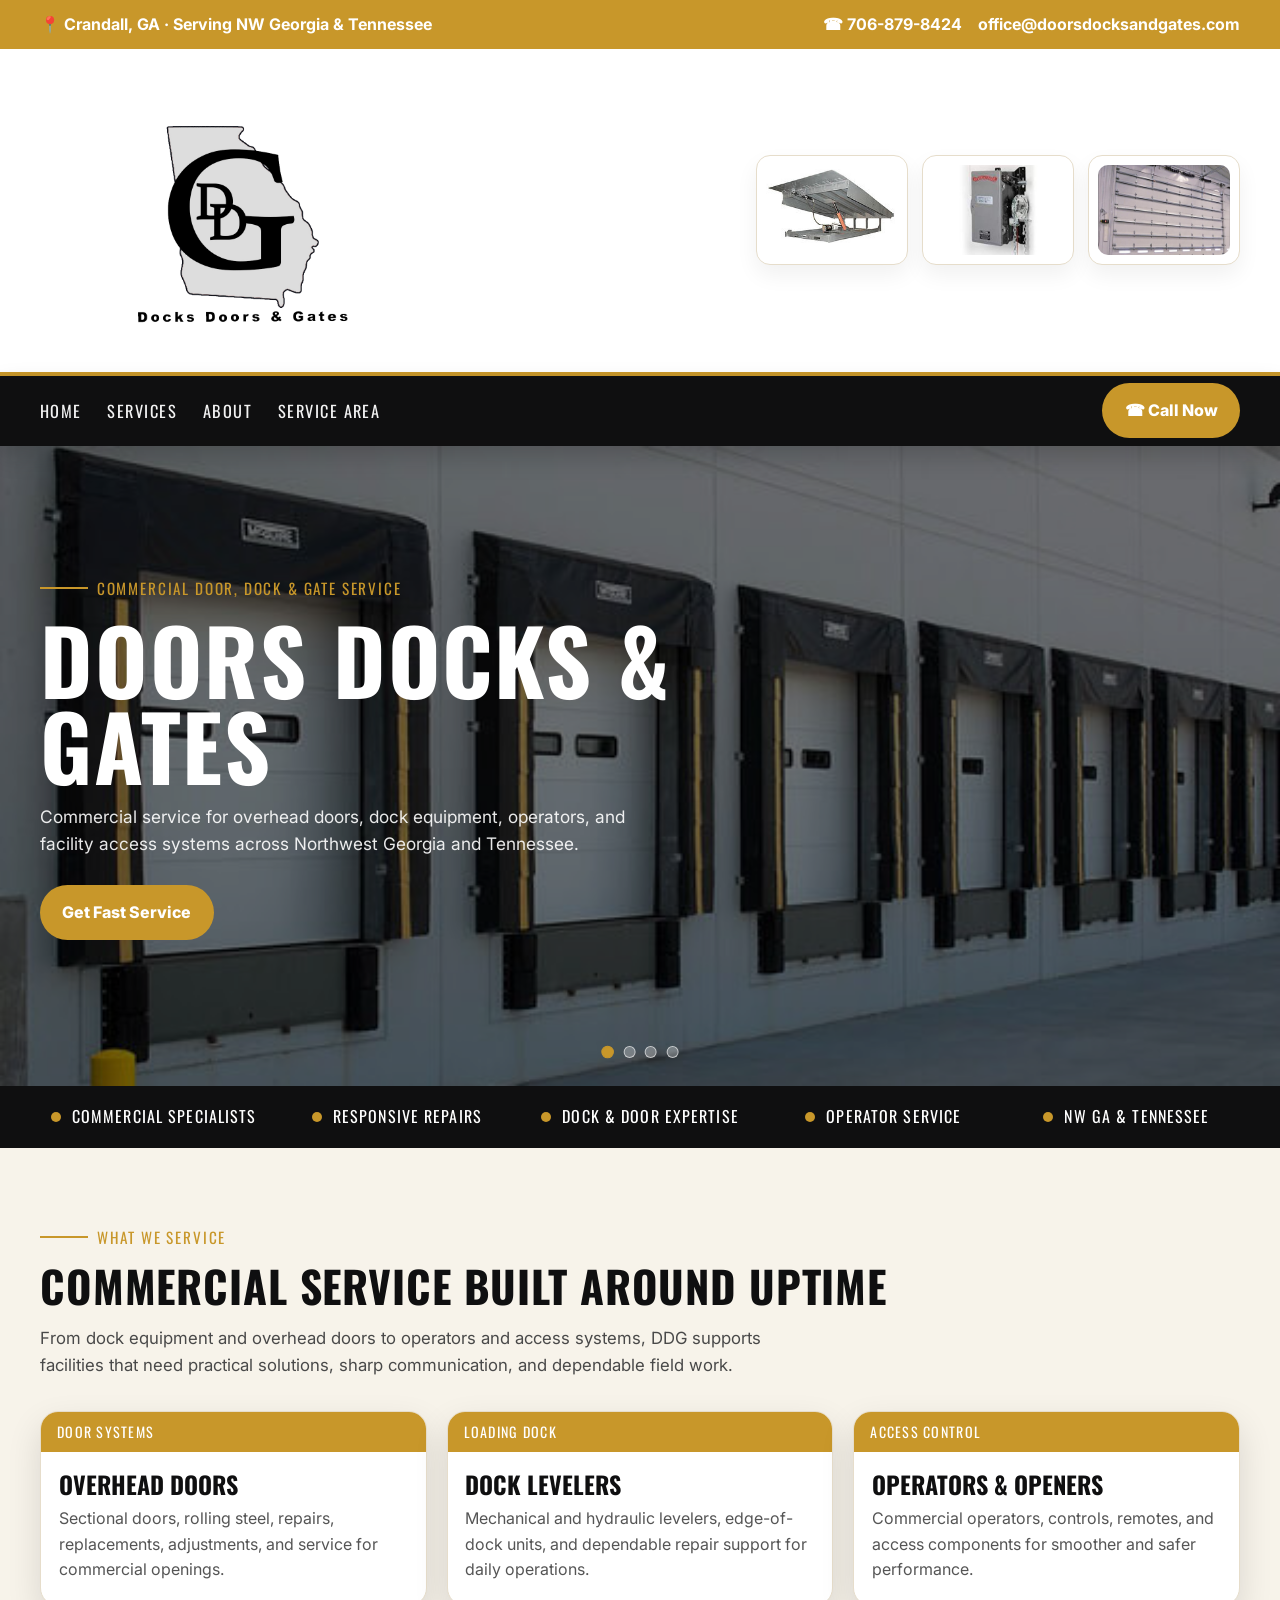
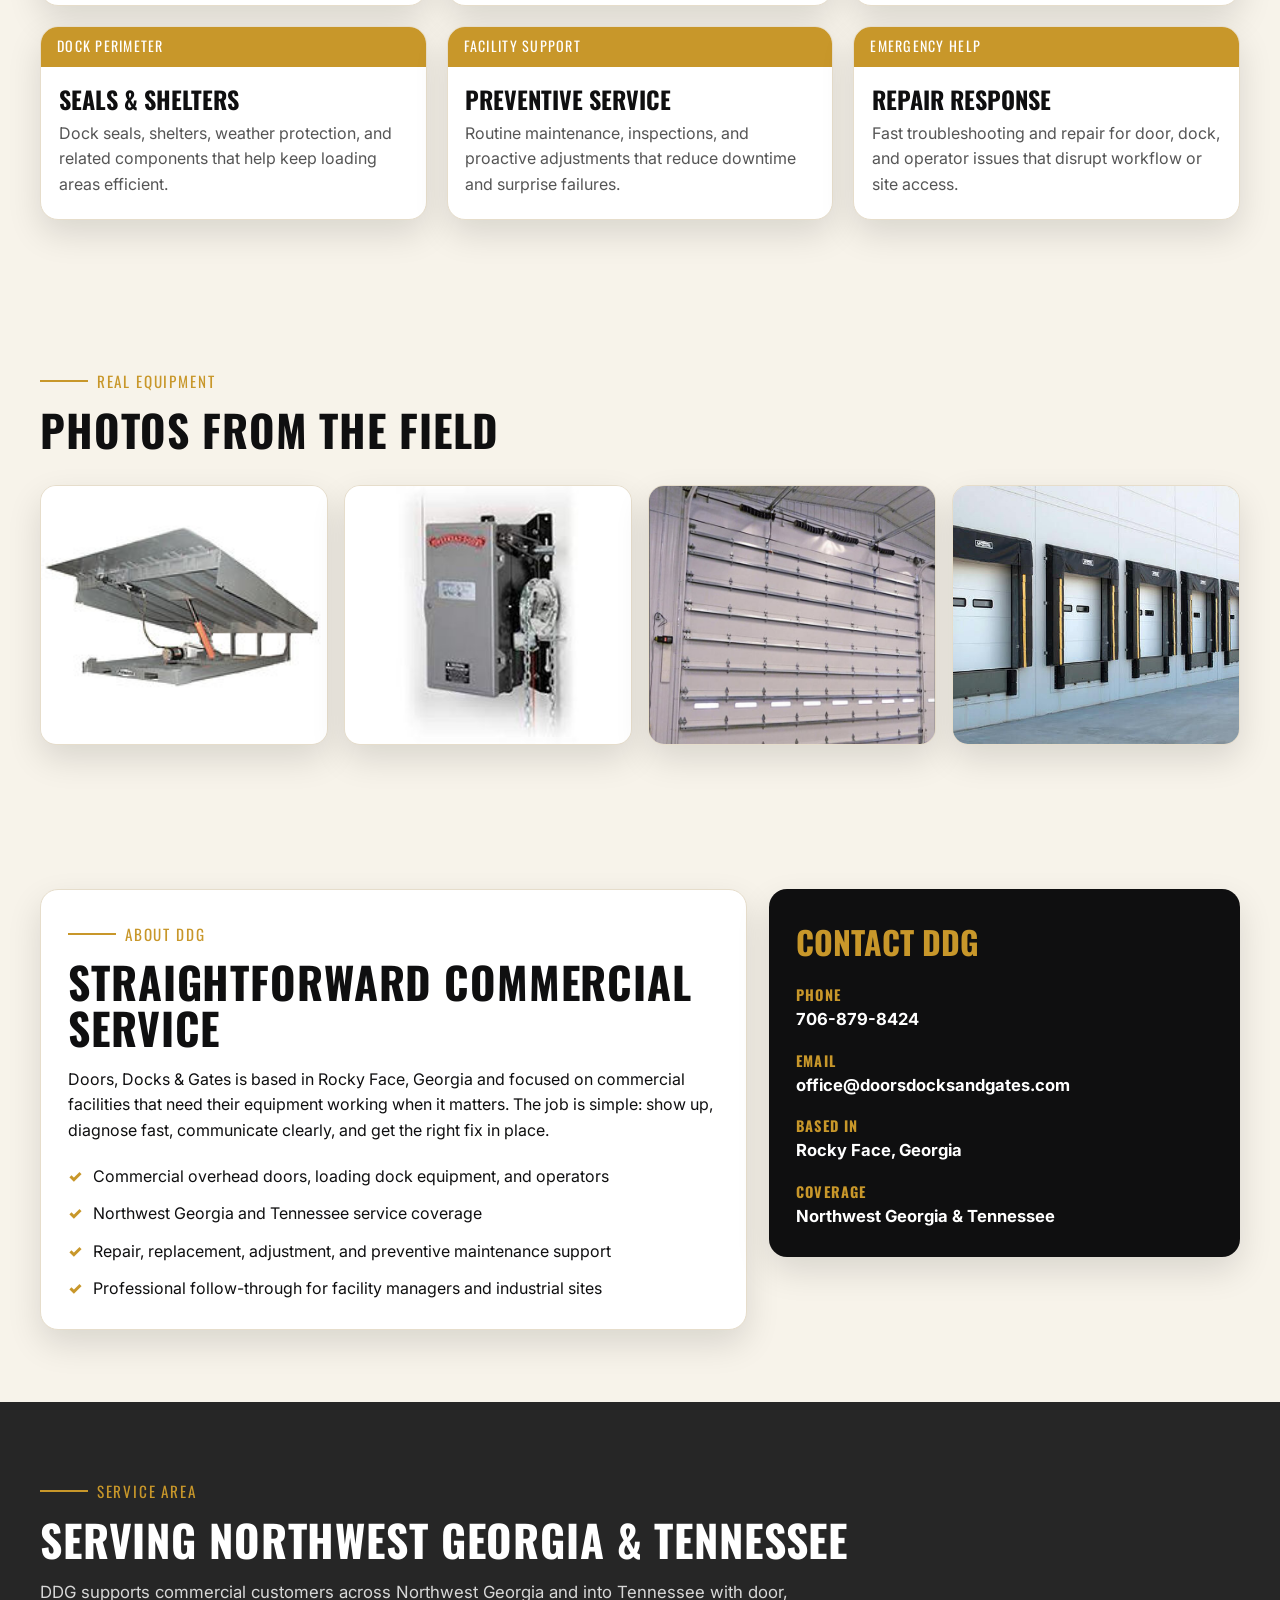
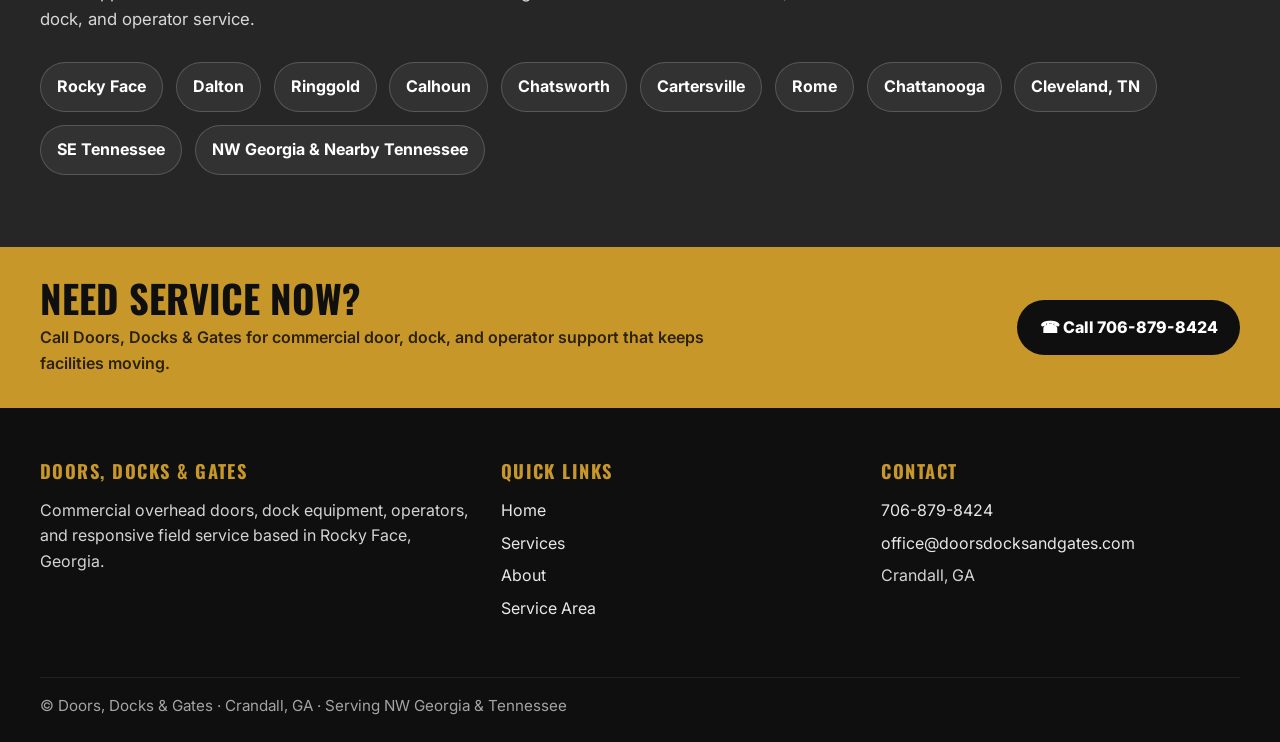
==== index.html @ 378841f7 "Enoch: bigger logo, remove phone/email from white header" ====
<!DOCTYPE html>
<html lang="en">
<head>
  <meta charset="UTF-8" />
  <meta name="viewport" content="width=device-width, initial-scale=1.0" />
  <title>Doors, Docks &amp; Gates | Commercial Door &amp; Loading Dock Service</title>
  <meta name="description" content="Commercial overhead doors, dock equipment, operators, and service across Northwest Georgia and Tennessee." />
  <link rel="preconnect" href="https://fonts.googleapis.com">
  <link rel="preconnect" href="https://fonts.gstatic.com" crossorigin>
  <link href="https://fonts.googleapis.com/css2?family=Oswald:wght@400;500;600;700&family=Inter:wght@400;500;600;700;800&display=swap" rel="stylesheet">
  <style>
    :root {
      --gold: #c8972a;
      --black: #0f0f10;
      --charcoal: #262626;
      --white: #ffffff;
      --cream: #f7f3ea;
      --muted: #d8d8d8;
      --line: #e6ddcb;
      --wrap: 1200px;
      --shadow: 0 14px 34px rgba(0,0,0,.12);
      --radius: 18px;
    }
    * { box-sizing: border-box; }
    html { scroll-behavior: smooth; }
    body { margin: 0; font-family: 'Inter', sans-serif; color: var(--black); background: var(--cream); line-height: 1.6; }
    a { color: inherit; text-decoration: none; }
    img { display: block; max-width: 100%; }
    .wrap { width: min(var(--wrap), calc(100% - 2rem)); margin: 0 auto; }
    .section { padding: 4.5rem 0; }
    .eyebrow { display: inline-flex; align-items: center; gap: .55rem; color: var(--gold); font-family: 'Oswald', sans-serif; font-size: .95rem; letter-spacing: .12em; text-transform: uppercase; }
    .eyebrow::before { content: ''; width: 48px; height: 2px; background: currentColor; display: inline-block; }
    .section-title { margin: .85rem 0 .8rem; font-family: 'Oswald', sans-serif; font-size: clamp(2rem, 3.4vw, 3rem); line-height: 1.05; text-transform: uppercase; letter-spacing: .02em; }
    .section-lead { max-width: 760px; color: #494949; font-size: 1.05rem; }
    .topbar { background: var(--gold); color: var(--white); }
    .topbar .wrap { display: flex; justify-content: space-between; align-items: center; gap: 1rem; padding: .72rem 0; flex-wrap: wrap; }
    .topbar-left { font-weight: 700; }
    .topbar-right { display: flex; gap: 1rem; flex-wrap: wrap; justify-content: flex-end; }
    .topbar a { color: var(--white); font-weight: 700; }
    .site-header { background: var(--white); border-bottom: 4px solid var(--gold); }
    .site-header .wrap { display: grid; grid-template-columns: minmax(330px, 1.08fr) minmax(360px, 1fr); gap: 2rem; align-items: center; padding: 1.35rem 0; }
    .brand-lockup { display: flex; align-items: center; min-height: 200px; }
    .brand-lockup img { height: clamp(200px, 22vw, 280px); width: auto; object-fit: contain; }
    .header-side { display: grid; gap: 1rem; justify-items: end; }
    .header-contact { display: grid; gap: .3rem; text-align: right; }
    .header-contact .label { font-family: 'Oswald', sans-serif; text-transform: uppercase; letter-spacing: .08em; color: #6a6a6a; font-size: .92rem; }
    .header-contact a { font-size: 1.05rem; font-weight: 800; }
    .product-row { display: flex; gap: .9rem; flex-wrap: nowrap; }
    .product-card { background: #fff; border: 1px solid var(--line); border-radius: 14px; padding: .55rem; box-shadow: 0 10px 22px rgba(0,0,0,.06); }
    .product-card img { width: 132px; height: 90px; object-fit: cover; border-radius: 10px; }
    .nav { position: sticky; top: 0; z-index: 1000; background: var(--black); box-shadow: 0 10px 24px rgba(0,0,0,.18); }
    .nav .wrap { display: flex; align-items: center; justify-content: space-between; gap: 1rem; min-height: 70px; }
    .nav-links { display: flex; align-items: center; gap: 1.6rem; flex-wrap: wrap; }
    .nav-links a { font-family: 'Oswald', sans-serif; font-size: 1.02rem; letter-spacing: .09em; text-transform: uppercase; color: #f2f2f2; transition: color .18s ease; }
    .nav-links a:hover { color: var(--gold); }
    .cta-btn, .cta-dark { display: inline-flex; align-items: center; justify-content: center; border-radius: 999px; padding: .92rem 1.4rem; font-weight: 800; transition: transform .18s ease, opacity .18s ease; }
    .cta-btn:hover, .cta-dark:hover { transform: translateY(-1px); opacity: .95; }
    .cta-btn { background: var(--gold); color: var(--white); }
    .cta-dark { background: var(--black); color: var(--white); }
    .hero { position: relative; color: var(--white); overflow: hidden; background: #111; }
    .hero-bg, .hero-overlay, .hero .wrap, .hero-dots { position: relative; z-index: 1; }
    .hero-bg { position: absolute; inset: 0; z-index: 0; }
    .hero-slide { position: absolute; inset: 0; background-position: center; background-repeat: no-repeat; background-size: cover; opacity: 0; transition: opacity 1s ease; will-change: opacity; }
    .hero-slide.is-active { opacity: 1; }
    .hero-overlay { position: absolute; inset: 0; z-index: 0; background: linear-gradient(rgba(0,0,0,.56), rgba(0,0,0,.56)); pointer-events: none; }
    .hero .wrap { min-height: 640px; display: flex; align-items: center; }
    .hero-copy { position: relative; z-index: 2; max-width: 720px; padding: 4.5rem 0 5.75rem; }
    .hero .eyebrow { color: var(--gold); }
    .hero h1 { margin: 1rem 0 .9rem; font-family: 'Oswald', sans-serif; font-size: clamp(3rem, 7vw, 5.6rem); line-height: .96; text-transform: uppercase; letter-spacing: .02em; }
    .hero p { max-width: 620px; margin: 0 0 1.7rem; font-size: 1.08rem; color: rgba(255,255,255,.9); }
    .hero-dots { position: absolute; left: 50%; bottom: 1.75rem; z-index: 2; transform: translateX(-50%); display: flex; align-items: center; gap: .6rem; }
    .hero-dot { width: 12px; height: 12px; border-radius: 999px; border: 1px solid rgba(255,255,255,.6); background: rgba(255,255,255,.28); padding: 0; cursor: pointer; transition: transform .2s ease, background-color .2s ease, border-color .2s ease; }
    .hero-dot.is-active { background: var(--gold); border-color: var(--gold); transform: scale(1.05); }
    .hero-dot:focus-visible { outline: 2px solid var(--white); outline-offset: 3px; }
        .hero-dots { position: absolute; left: 50%; bottom: 1.75rem; z-index: 2; transform: translateX(-50%); display: flex; align-items: center; gap: .6rem; }
    .hero-dot { width: 12px; height: 12px; border-radius: 999px; border: 1px solid rgba(255,255,255,.6); background: rgba(255,255,255,.28); padding: 0; cursor: pointer; transition: transform .2s ease, background-color .2s ease, border-color .2s ease; }
    .hero-dot.is-active { background: var(--gold); border-color: var(--gold); transform: scale(1.05); }
    .hero-dot:focus-visible { outline: 2px solid var(--white); outline-offset: 3px; }
        .trust-strip { background: var(--black); color: var(--white); }
    .trust-strip .wrap { display: grid; grid-template-columns: repeat(5, 1fr); gap: 1rem; padding: 1.15rem 0; }
    .trust-item { display: flex; align-items: center; justify-content: center; gap: .7rem; font-family: 'Oswald', sans-serif; text-transform: uppercase; letter-spacing: .07em; text-align: center; }
    .dot { width: 10px; height: 10px; border-radius: 999px; background: var(--gold); flex: 0 0 auto; }
    .services-grid { display: grid; grid-template-columns: repeat(3, minmax(0, 1fr)); gap: 1.25rem; margin-top: 2rem; }
    .service-card { background: var(--white); border: 1px solid var(--line); border-radius: var(--radius); overflow: hidden; box-shadow: var(--shadow); }
    .service-card .accent { background: var(--gold); color: var(--white); font-family: 'Oswald', sans-serif; text-transform: uppercase; letter-spacing: .09em; padding: .55rem 1rem; font-size: .88rem; }
    .service-card .body { padding: 1.25rem 1.1rem 1.35rem; }
    .service-card h3 { margin: 0 0 .55rem; font-family: 'Oswald', sans-serif; font-size: 1.5rem; text-transform: uppercase; line-height: 1.05; }
    .service-card p { margin: 0; color: #555; }
    .photo-strip { display: grid; grid-template-columns: repeat(4, 1fr); gap: 1rem; margin-top: 2rem; }
    .photo-strip img { width: 100%; height: 260px; object-fit: cover; border-radius: 16px; border: 1px solid var(--line); box-shadow: var(--shadow); background: #fff; }
    .about-grid { display: grid; grid-template-columns: minmax(0, 1.2fr) minmax(320px, .8fr); gap: 1.4rem; align-items: start; }
    .about-panel { background: var(--white); border: 1px solid var(--line); border-radius: var(--radius); padding: 1.7rem; box-shadow: var(--shadow); }
    .checklist { list-style: none; padding: 0; margin: 1.25rem 0 0; display: grid; gap: .75rem; }
    .checklist li { display: flex; gap: .7rem; align-items: flex-start; }
    .check { color: var(--gold); font-weight: 900; }
    .contact-card { background: var(--black); color: var(--white); border-radius: var(--radius); padding: 1.7rem; box-shadow: var(--shadow); }
    .contact-card h3 { margin: 0 0 1rem; color: var(--gold); font-family: 'Oswald', sans-serif; font-size: 2rem; text-transform: uppercase; }
    .contact-list { display: grid; gap: 1rem; }
    .contact-block .label { color: var(--gold); font-family: 'Oswald', sans-serif; letter-spacing: .08em; text-transform: uppercase; font-size: .9rem; }
    .contact-block div, .contact-block a { font-size: 1.04rem; font-weight: 700; color: var(--white); }
    .area-section { background: var(--charcoal); color: var(--white); }
    .area-section .section-lead { color: rgba(255,255,255,.82); }
    .area-chips { display: flex; flex-wrap: wrap; gap: .8rem; margin-top: 1.8rem; }
    .chip { border: 1px solid rgba(255,255,255,.18); background: rgba(255,255,255,.06); color: var(--white); border-radius: 999px; padding: .7rem 1rem; font-weight: 700; }
    .cta-banner { background: var(--gold); }
    .cta-banner .wrap { display: flex; align-items: center; justify-content: space-between; gap: 1rem; padding: 2rem 0; }
    .cta-banner h2 { margin: 0; font-family: 'Oswald', sans-serif; text-transform: uppercase; font-size: clamp(2rem, 3vw, 2.8rem); line-height: 1; }
    .cta-banner p { margin: .5rem 0 0; max-width: 700px; color: rgba(0,0,0,.78); font-weight: 600; }
    footer { background: var(--black); color: var(--white); }
    .footer-grid { display: grid; grid-template-columns: 1.1fr .9fr .9fr; gap: 1.4rem; padding: 3rem 0; }
    .footer-title { margin: 0 0 .75rem; font-family: 'Oswald', sans-serif; color: var(--gold); text-transform: uppercase; letter-spacing: .08em; font-size: 1.15rem; }
    .footer-copy, .footer-links, .footer-contact { color: rgba(255,255,255,.82); }
    .footer-links a, .footer-contact a { display: block; margin-bottom: .45rem; color: rgba(255,255,255,.9); }
    .footer-bottom { border-top: 1px solid rgba(255,255,255,.08); padding: 1rem 0 1.5rem; color: rgba(255,255,255,.62); font-size: .95rem; }
    @media (max-width: 1080px) {
      .site-header .wrap, .about-grid, .footer-grid { grid-template-columns: 1fr; }
      .header-side { justify-items: start; }
      .header-contact { text-align: left; }
      .trust-strip .wrap, .services-grid, .photo-strip { grid-template-columns: repeat(2, minmax(0, 1fr)); }
      .cta-banner .wrap { flex-direction: column; align-items: flex-start; }
    }
    @media (max-width: 760px) {
      .topbar .wrap, .nav .wrap { flex-direction: column; align-items: flex-start; }
      .product-row { flex-wrap: wrap; }
      .product-card img { width: 100%; max-width: 180px; }
      .hero .wrap { min-height: 540px; }
      .hero-copy { padding-bottom: 5.25rem; }
      .hero-dots { bottom: 1.25rem; }
      .hero-copy { padding-bottom: 5.25rem; }
      .hero-dots { bottom: 1.25rem; }
      .trust-strip .wrap, .services-grid, .photo-strip { grid-template-columns: 1fr; }
      .nav-links { gap: 1rem; }
      .brand-lockup { min-height: 160px; }
      .brand-lockup img { height: min(42vw, 190px); }
    }
  </style>
</head>
<body>
  <div class="topbar">
    <div class="wrap">
      <div class="topbar-left">📍 Crandall, GA · Serving NW Georgia &amp; Tennessee</div>
      <div class="topbar-right">
        <a href="tel:706-879-8424">☎ 706-879-8424</a>
        <a href="mailto:office@doorsdocksandgates.com">office@doorsdocksandgates.com</a>
      </div>
    </div>
  </div>

  <header class="site-header">
    <div class="wrap">
      <div class="brand-lockup">
        <img src="[data-uri]" alt="Doors, Docks &amp; Gates full logo" />
      </div>
      <div class="header-side">
        <div class="product-row" aria-label="Featured equipment gallery">
          <div class="product-card"><img src="[data-uri]" alt="Dock leveler equipment" /></div>
          <div class="product-card"><img src="[data-uri]" alt="Commercial opener equipment" /></div>
          <div class="product-card"><img src="[data-uri]" alt="Commercial overhead doors" /></div>
        </div>
      </div>
    </div>
  </header>

  <nav class="nav" aria-label="Primary">
    <div class="wrap">
      <div class="nav-links">
        <a href="#home">Home</a>
        <a href="#services">Services</a>
        <a href="#about">About</a>
        <a href="#area">Service Area</a>
      </div>
      <a class="cta-btn" href="tel:706-879-8424">☎ Call Now</a>
    </div>
  </nav>

  <main>
    <section class="hero" id="home" data-img_hero_bg="[data-uri]" data-img_opener="[data-uri]" data-img_doors="[data-uri]" data-wix_img1="[data-uri]">
      <div class="hero-bg" aria-hidden="true">
        <div class="hero-slide is-active"></div>
        <div class="hero-slide"></div>
        <div class="hero-slide"></div>
        <div class="hero-slide"></div>
      </div>
      <div class="hero-overlay" aria-hidden="true"></div>
      <div class="wrap">
        <div class="hero-copy">
          <span class="eyebrow">Commercial Door, Dock &amp; Gate Service</span>
          <h1>Doors Docks &amp; Gates</h1>
          <p>Commercial service for overhead doors, dock equipment, operators, and facility access systems across Northwest Georgia and Tennessee.</p>
          <a class="cta-btn" href="tel:706-879-8424">Get Fast Service</a>
        </div>
      </div>
      <div class="hero-dots" aria-label="Hero slideshow navigation">
        <button class="hero-dot is-active" type="button" aria-label="Show slide 1" aria-pressed="true"></button>
        <button class="hero-dot" type="button" aria-label="Show slide 2" aria-pressed="false"></button>
        <button class="hero-dot" type="button" aria-label="Show slide 3" aria-pressed="false"></button>
        <button class="hero-dot" type="button" aria-label="Show slide 4" aria-pressed="false"></button>
      </div>
    </section>

    <section class="trust-strip" aria-label="Trust indicators">
      <div class="wrap">
        <div class="trust-item"><span class="dot"></span><span>Commercial Specialists</span></div>
        <div class="trust-item"><span class="dot"></span><span>Responsive Repairs</span></div>
        <div class="trust-item"><span class="dot"></span><span>Dock &amp; Door Expertise</span></div>
        <div class="trust-item"><span class="dot"></span><span>Operator Service</span></div>
        <div class="trust-item"><span class="dot"></span><span>NW GA &amp; Tennessee</span></div>
      </div>
    </section>

    <section class="section" id="services">
      <div class="wrap">
        <span class="eyebrow">What We Service</span>
        <h2 class="section-title">Commercial service built around uptime</h2>
        <p class="section-lead">From dock equipment and overhead doors to operators and access systems, DDG supports facilities that need practical solutions, sharp communication, and dependable field work.</p>
        <div class="services-grid">
          <article class="service-card">
            <div class="accent">Door Systems</div>
            <div class="body">
              <h3>Overhead Doors</h3>
              <p>Sectional doors, rolling steel, repairs, replacements, adjustments, and service for commercial openings.</p>
            </div>
          </article>
          <article class="service-card">
            <div class="accent">Loading Dock</div>
            <div class="body">
              <h3>Dock Levelers</h3>
              <p>Mechanical and hydraulic levelers, edge-of-dock units, and dependable repair support for daily operations.</p>
            </div>
          </article>
          <article class="service-card">
            <div class="accent">Access Control</div>
            <div class="body">
              <h3>Operators &amp; Openers</h3>
              <p>Commercial operators, controls, remotes, and access components for smoother and safer performance.</p>
            </div>
          </article>
          <article class="service-card">
            <div class="accent">Dock Perimeter</div>
            <div class="body">
              <h3>Seals &amp; Shelters</h3>
              <p>Dock seals, shelters, weather protection, and related components that help keep loading areas efficient.</p>
            </div>
          </article>
          <article class="service-card">
            <div class="accent">Facility Support</div>
            <div class="body">
              <h3>Preventive Service</h3>
              <p>Routine maintenance, inspections, and proactive adjustments that reduce downtime and surprise failures.</p>
            </div>
          </article>
          <article class="service-card">
            <div class="accent">Emergency Help</div>
            <div class="body">
              <h3>Repair Response</h3>
              <p>Fast troubleshooting and repair for door, dock, and operator issues that disrupt workflow or site access.</p>
            </div>
          </article>
        </div>
      </div>
    </section>

    <section class="section" aria-label="Project photos">
      <div class="wrap">
        <span class="eyebrow">Real Equipment</span>
        <h2 class="section-title">Photos from the field</h2>
        <div class="photo-strip">
          <img src="[data-uri]" alt="Dock leveler service photo" />
          <img src="[data-uri]" alt="Commercial opener service photo" />
          <img src="[data-uri]" alt="Commercial overhead door photo" />
          <img src="[data-uri]" alt="Commercial service background photo" />
        </div>
      </div>
    </section>

    <section class="section" id="about">
      <div class="wrap about-grid">
        <div class="about-panel">
          <span class="eyebrow">About DDG</span>
          <h2 class="section-title">Straightforward commercial service</h2>
          <p>Doors, Docks &amp; Gates is based in Rocky Face, Georgia and focused on commercial facilities that need their equipment working when it matters. The job is simple: show up, diagnose fast, communicate clearly, and get the right fix in place.</p>
          <ul class="checklist">
            <li><span class="check">✓</span><span>Commercial overhead doors, loading dock equipment, and operators</span></li>
            <li><span class="check">✓</span><span>Northwest Georgia and Tennessee service coverage</span></li>
            <li><span class="check">✓</span><span>Repair, replacement, adjustment, and preventive maintenance support</span></li>
            <li><span class="check">✓</span><span>Professional follow-through for facility managers and industrial sites</span></li>
          </ul>
        </div>
        <aside class="contact-card">
          <h3>Contact DDG</h3>
          <div class="contact-list">
            <div class="contact-block">
              <div class="label">Phone</div>
              <a href="tel:706-879-8424">706-879-8424</a>
            </div>
            <div class="contact-block">
              <div class="label">Email</div>
              <a href="mailto:office@doorsdocksandgates.com">office@doorsdocksandgates.com</a>
            </div>
            <div class="contact-block">
              <div class="label">Based In</div>
              <div>Rocky Face, Georgia</div>
            </div>
            <div class="contact-block">
              <div class="label">Coverage</div>
              <div>Northwest Georgia &amp; Tennessee</div>
            </div>
          </div>
        </aside>
      </div>
    </section>

    <section class="section area-section" id="area">
      <div class="wrap">
        <span class="eyebrow">Service Area</span>
        <h2 class="section-title">Serving Northwest Georgia &amp; Tennessee</h2>
        <p class="section-lead">DDG supports commercial customers across Northwest Georgia and into Tennessee with door, dock, and operator service.</p>
        <div class="area-chips">
          <span class="chip">Rocky Face</span>
          <span class="chip">Dalton</span>
          <span class="chip">Ringgold</span>
          <span class="chip">Calhoun</span>
          <span class="chip">Chatsworth</span>
          <span class="chip">Cartersville</span>
          <span class="chip">Rome</span>
          <span class="chip">Chattanooga</span>
          <span class="chip">Cleveland, TN</span>
          <span class="chip">SE Tennessee</span>
          <span class="chip">NW Georgia &amp; Nearby Tennessee</span>
        </div>
      </div>
    </section>

    <section class="cta-banner">
      <div class="wrap">
        <div>
          <h2>Need service now?</h2>
          <p>Call Doors, Docks &amp; Gates for commercial door, dock, and operator support that keeps facilities moving.</p>
        </div>
        <a class="cta-dark" href="tel:706-879-8424">☎ Call 706-879-8424</a>
      </div>
    </section>
  </main>

  <footer>
    <div class="wrap footer-grid">
      <div>
        <h3 class="footer-title">Doors, Docks &amp; Gates</h3>
        <div class="footer-copy">Commercial overhead doors, dock equipment, operators, and responsive field service based in Rocky Face, Georgia.</div>
      </div>
      <div>
        <h3 class="footer-title">Quick Links</h3>
        <div class="footer-links">
          <a href="#home">Home</a>
          <a href="#services">Services</a>
          <a href="#about">About</a>
          <a href="#area">Service Area</a>
        </div>
      </div>
      <div>
        <h3 class="footer-title">Contact</h3>
        <div class="footer-contact">
          <a href="tel:706-879-8424">706-879-8424</a>
          <a href="mailto:office@doorsdocksandgates.com">office@doorsdocksandgates.com</a>
          <div>Crandall, GA</div>
        </div>
      </div>
    </div>
    <div class="wrap footer-bottom">© Doors, Docks &amp; Gates · Crandall, GA · Serving NW Georgia &amp; Tennessee</div>
  </footer>

  <script>
    (() => {
      const hero = document.querySelector('.hero');
      if (!hero) return;

      const imageSources = [
        hero.dataset.img_hero_bg,
        hero.dataset.img_opener,
        hero.dataset.img_doors,
        hero.dataset.wix_img1,
      ].filter(Boolean);

      const slides = Array.from(hero.querySelectorAll('.hero-slide'));
      const dots = Array.from(hero.querySelectorAll('.hero-dot'));
      if (!imageSources.length || !slides.length) return;

      slides.forEach((slide, index) => {
        slide.style.backgroundImage = `url('${imageSources[index % imageSources.length]}')`;
      });

      let currentIndex = 0;
      let intervalId;

      const setActiveSlide = (index) => {
        currentIndex = index;
        slides.forEach((slide, slideIndex) => {
          slide.classList.toggle('is-active', slideIndex === index);
        });
        dots.forEach((dot, dotIndex) => {
          const active = dotIndex === index;
          dot.classList.toggle('is-active', active);
          dot.setAttribute('aria-pressed', String(active));
        });
      };

      const startAutoAdvance = () => {
        window.clearInterval(intervalId);
        intervalId = window.setInterval(() => {
          setActiveSlide((currentIndex + 1) % imageSources.length);
        }, 5000);
      };

      dots.forEach((dot, index) => {
        dot.addEventListener('click', () => {
          setActiveSlide(index);
          startAutoAdvance();
        });
      });

      setActiveSlide(0);
      startAutoAdvance();
    })();
  </script>


  <script>
    (() => {
      const hero = document.querySelector('.hero');
      if (!hero) return;

      const imageSources = [
        hero.dataset.img_hero_bg,
        hero.dataset.img_opener,
        hero.dataset.img_doors,
        hero.dataset.wix_img1,
      ].filter(Boolean);

      const slides = Array.from(hero.querySelectorAll('.hero-slide'));
      const dots = Array.from(hero.querySelectorAll('.hero-dot'));
      if (!imageSources.length || !slides.length) return;

      slides.forEach((slide, index) => {
        slide.style.backgroundImage = `url('${imageSources[index % imageSources.length]}')`;
      });

      let currentIndex = 0;
      let intervalId;

      const setActiveSlide = (index) => {
        currentIndex = index;
        slides.forEach((slide, slideIndex) => {
          slide.classList.toggle('is-active', slideIndex === index);
        });
        dots.forEach((dot, dotIndex) => {
          const active = dotIndex === index;
          dot.classList.toggle('is-active', active);
          dot.setAttribute('aria-pressed', String(active));
        });
      };

      const startAutoAdvance = () => {
        window.clearInterval(intervalId);
        intervalId = window.setInterval(() => {
          setActiveSlide((currentIndex + 1) % imageSources.length);
        }, 5000);
      };

      dots.forEach((dot, index) => {
        dot.addEventListener('click', () => {
          setActiveSlide(index);
          startAutoAdvance();
        });
      });

      setActiveSlide(0);
      startAutoAdvance();
    })();
  </script>

</body>
</html>
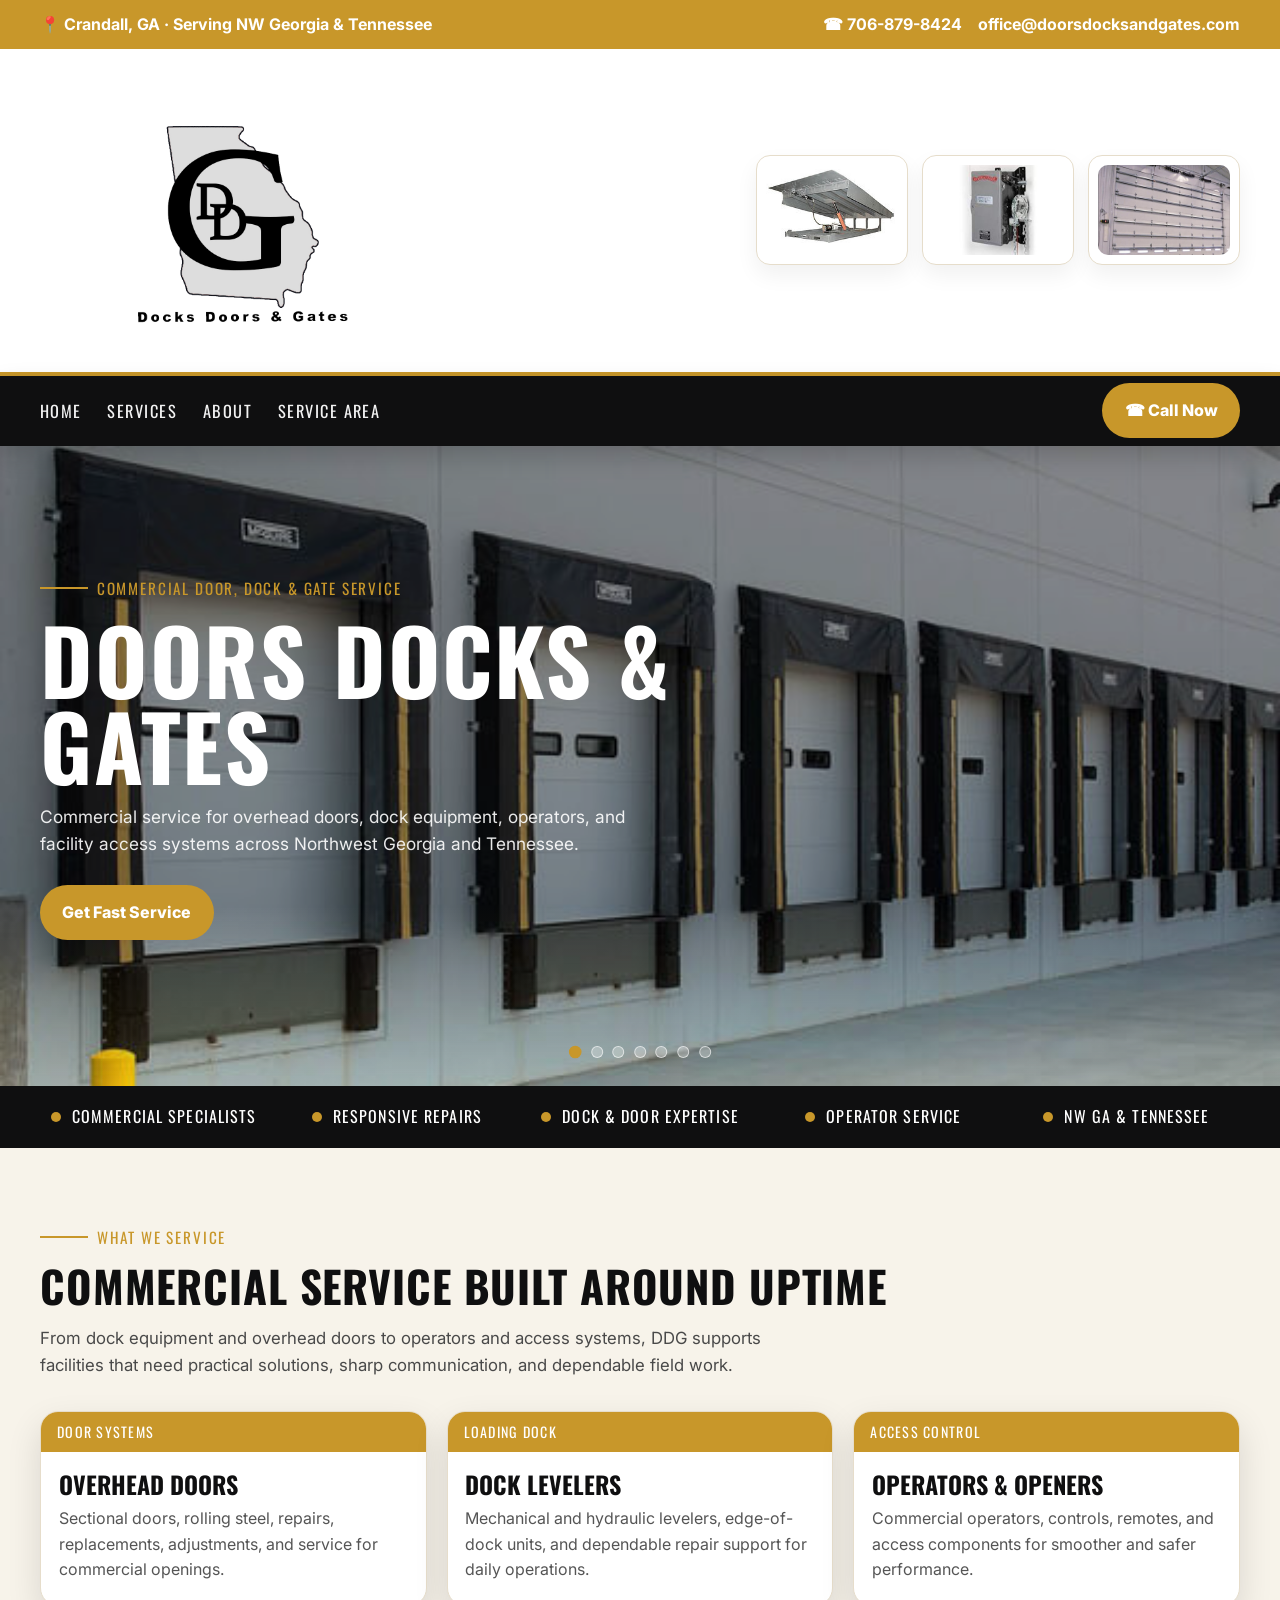
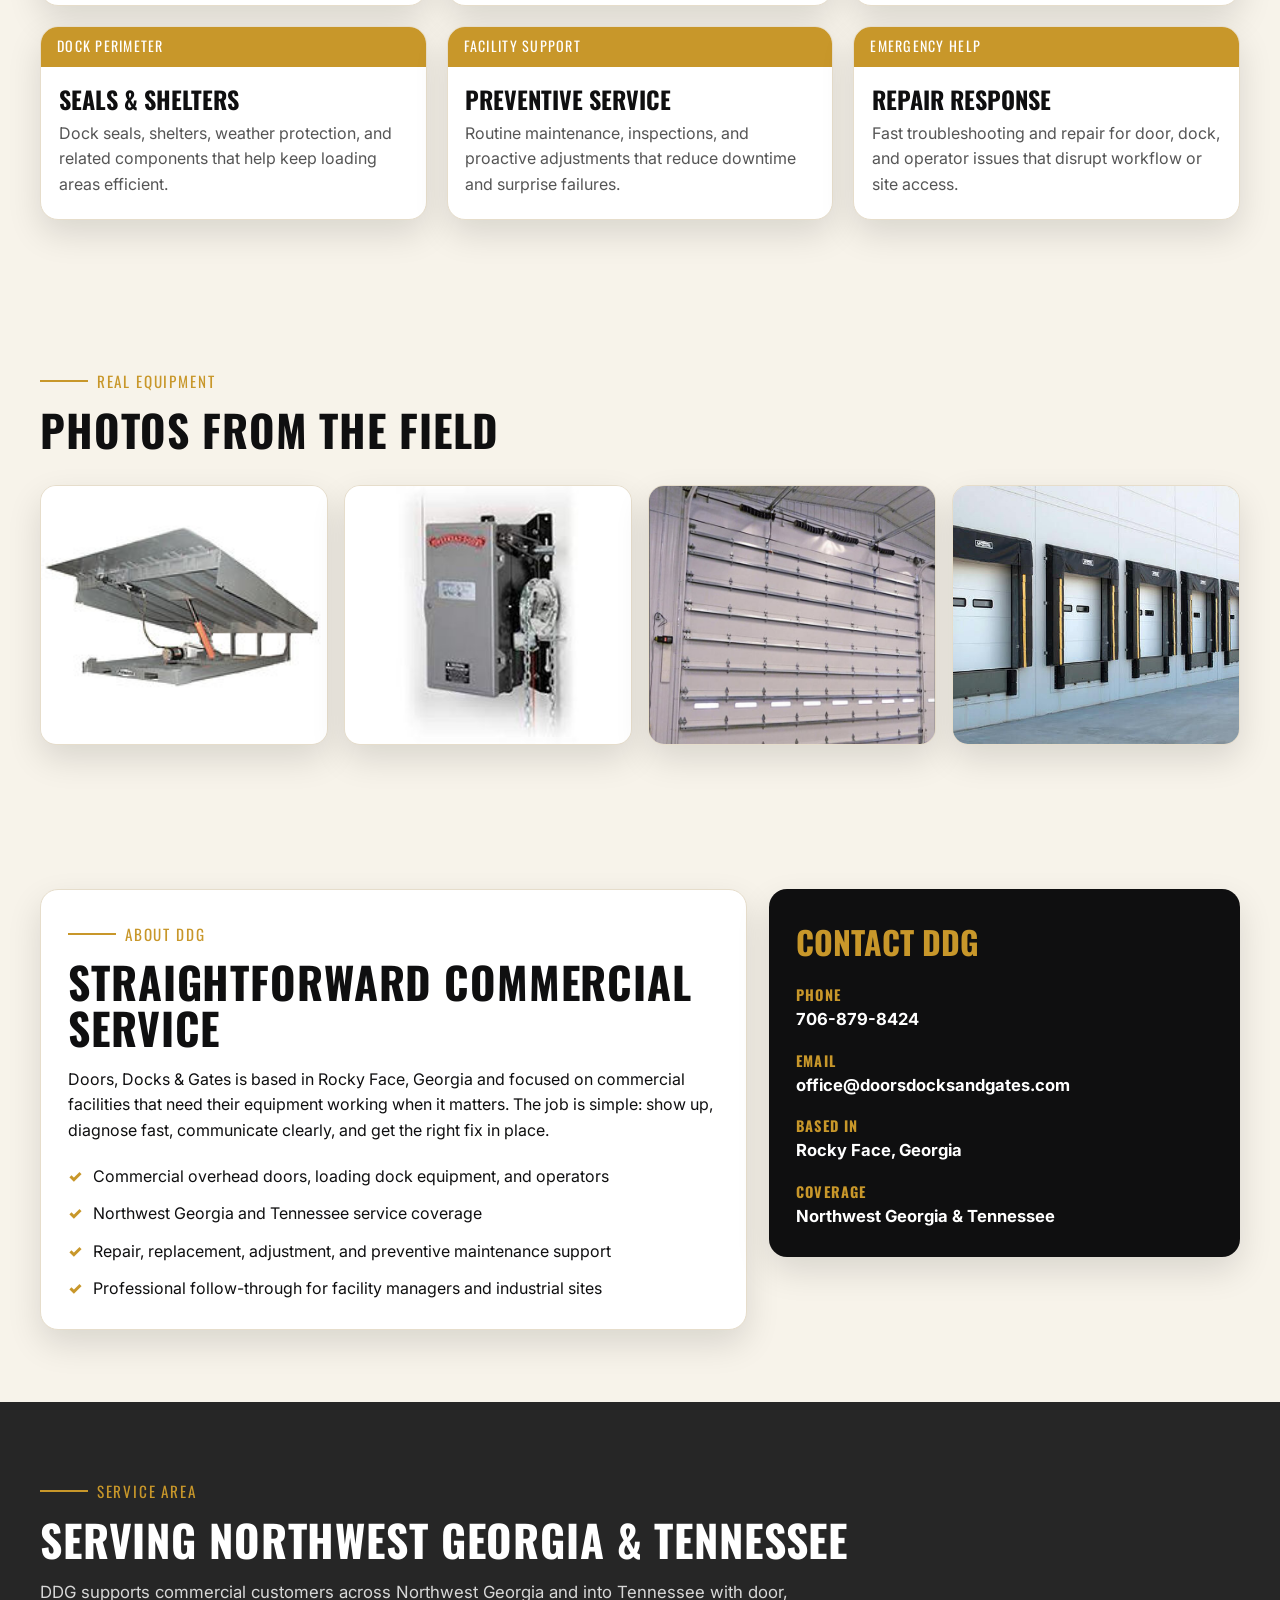
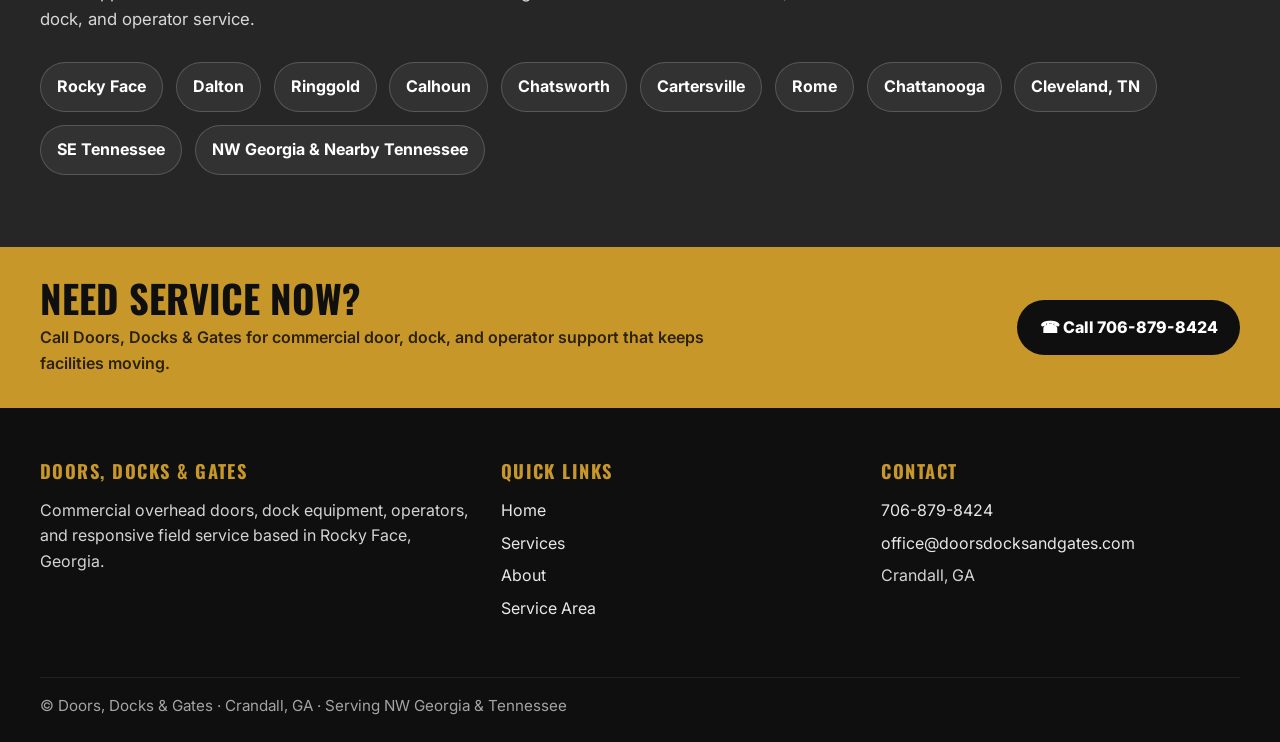
==== commit 7e08cdc5: "Enoch: add Wix slides to hero, unified gold/dark color treatment" ====
--- a/index.html
+++ b/index.html
@@ -62,7 +62,7 @@
     .hero-bg { position: absolute; inset: 0; z-index: 0; }
     .hero-slide { position: absolute; inset: 0; background-position: center; background-repeat: no-repeat; background-size: cover; opacity: 0; transition: opacity 1s ease; will-change: opacity; }
     .hero-slide.is-active { opacity: 1; }
-    .hero-overlay { position: absolute; inset: 0; z-index: 0; background: linear-gradient(rgba(0,0,0,.56), rgba(0,0,0,.56)); pointer-events: none; }
+    .hero-overlay { position: absolute; inset: 0; z-index: 0; background: linear-gradient(to bottom, rgba(0,0,0,0.45) 0%, rgba(0,0,0,0.45) 72%, rgba(200,151,42,0.15) 100%); pointer-events: none; }
     .hero .wrap { min-height: 640px; display: flex; align-items: center; }
     .hero-copy { position: relative; z-index: 2; max-width: 720px; padding: 4.5rem 0 5.75rem; }
     .hero .eyebrow { color: var(--gold); }
@@ -195,6 +195,9 @@
         <button class="hero-dot" type="button" aria-label="Show slide 2" aria-pressed="false"></button>
         <button class="hero-dot" type="button" aria-label="Show slide 3" aria-pressed="false"></button>
         <button class="hero-dot" type="button" aria-label="Show slide 4" aria-pressed="false"></button>
+        <button class="hero-dot" type="button" aria-label="Show slide 5" aria-pressed="false"></button>
+        <button class="hero-dot" type="button" aria-label="Show slide 6" aria-pressed="false"></button>
+        <button class="hero-dot" type="button" aria-label="Show slide 7" aria-pressed="false"></button>
       </div>
     </section>
 
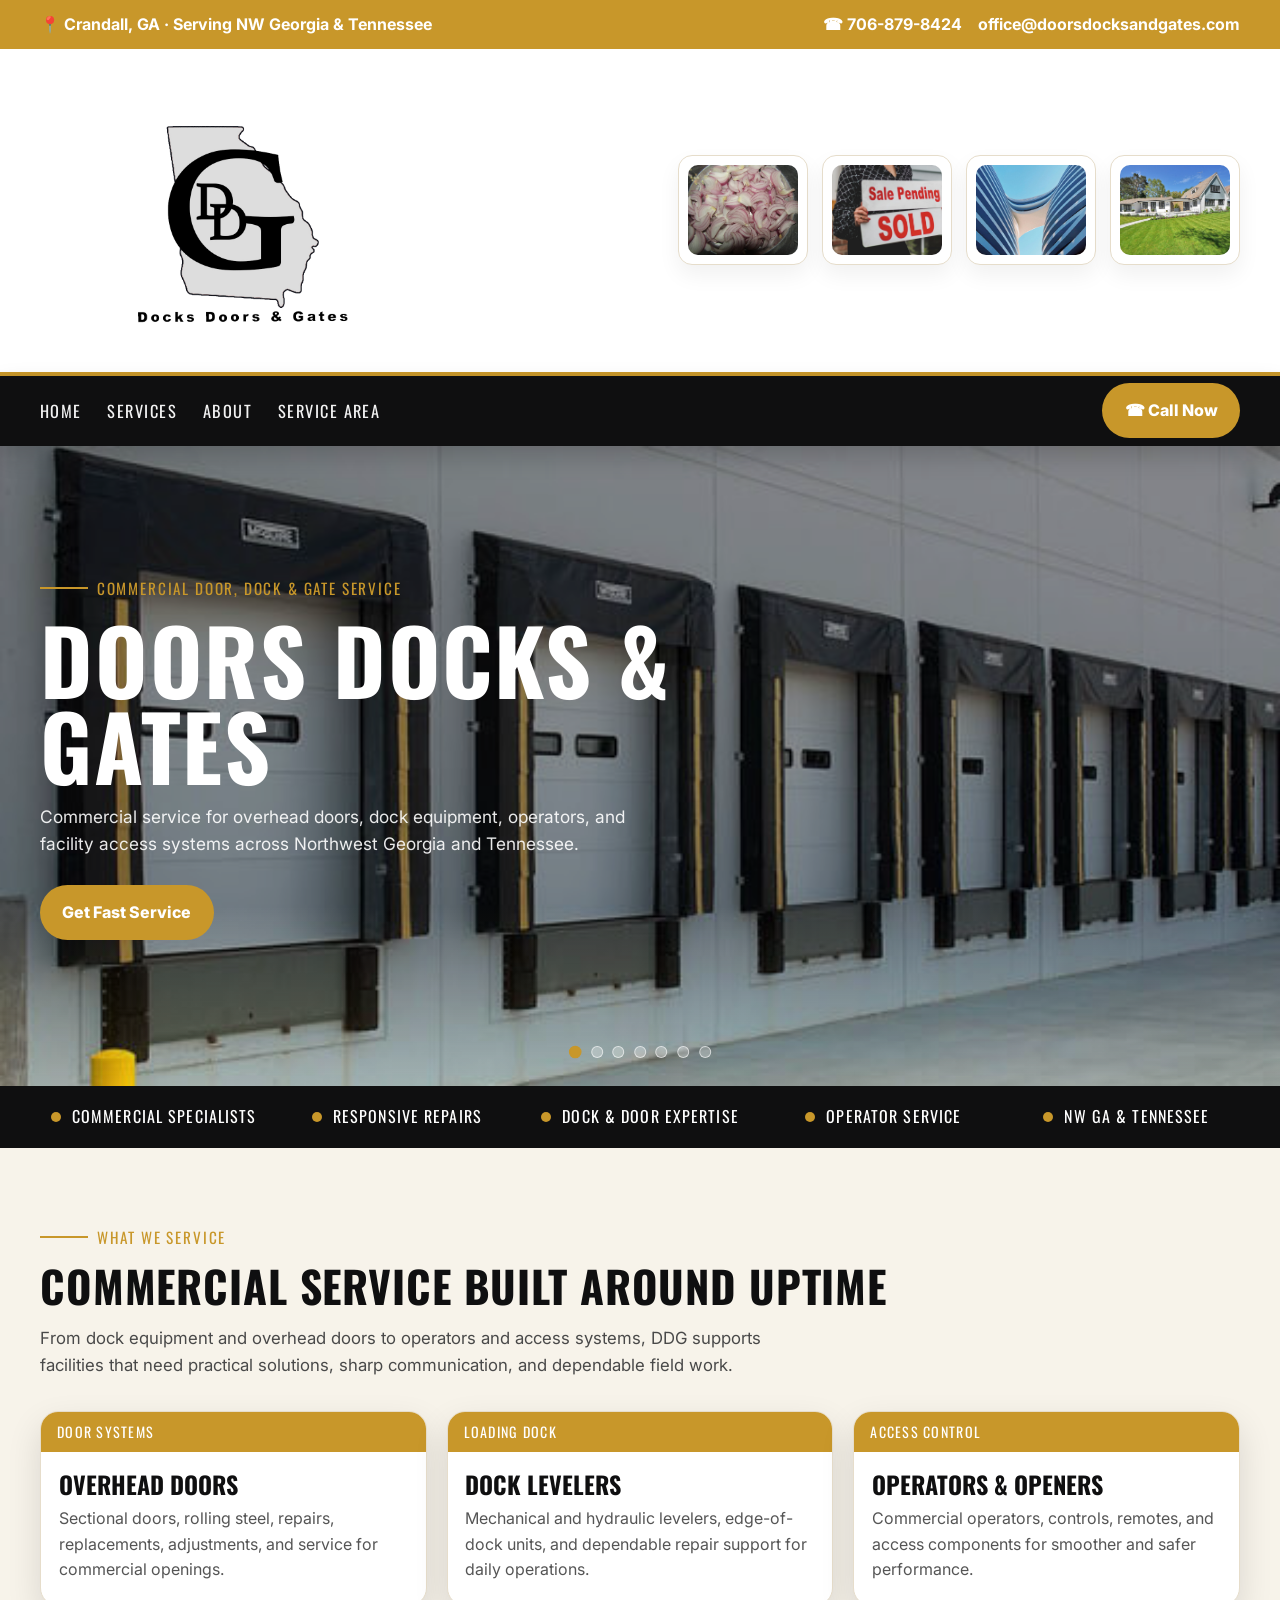
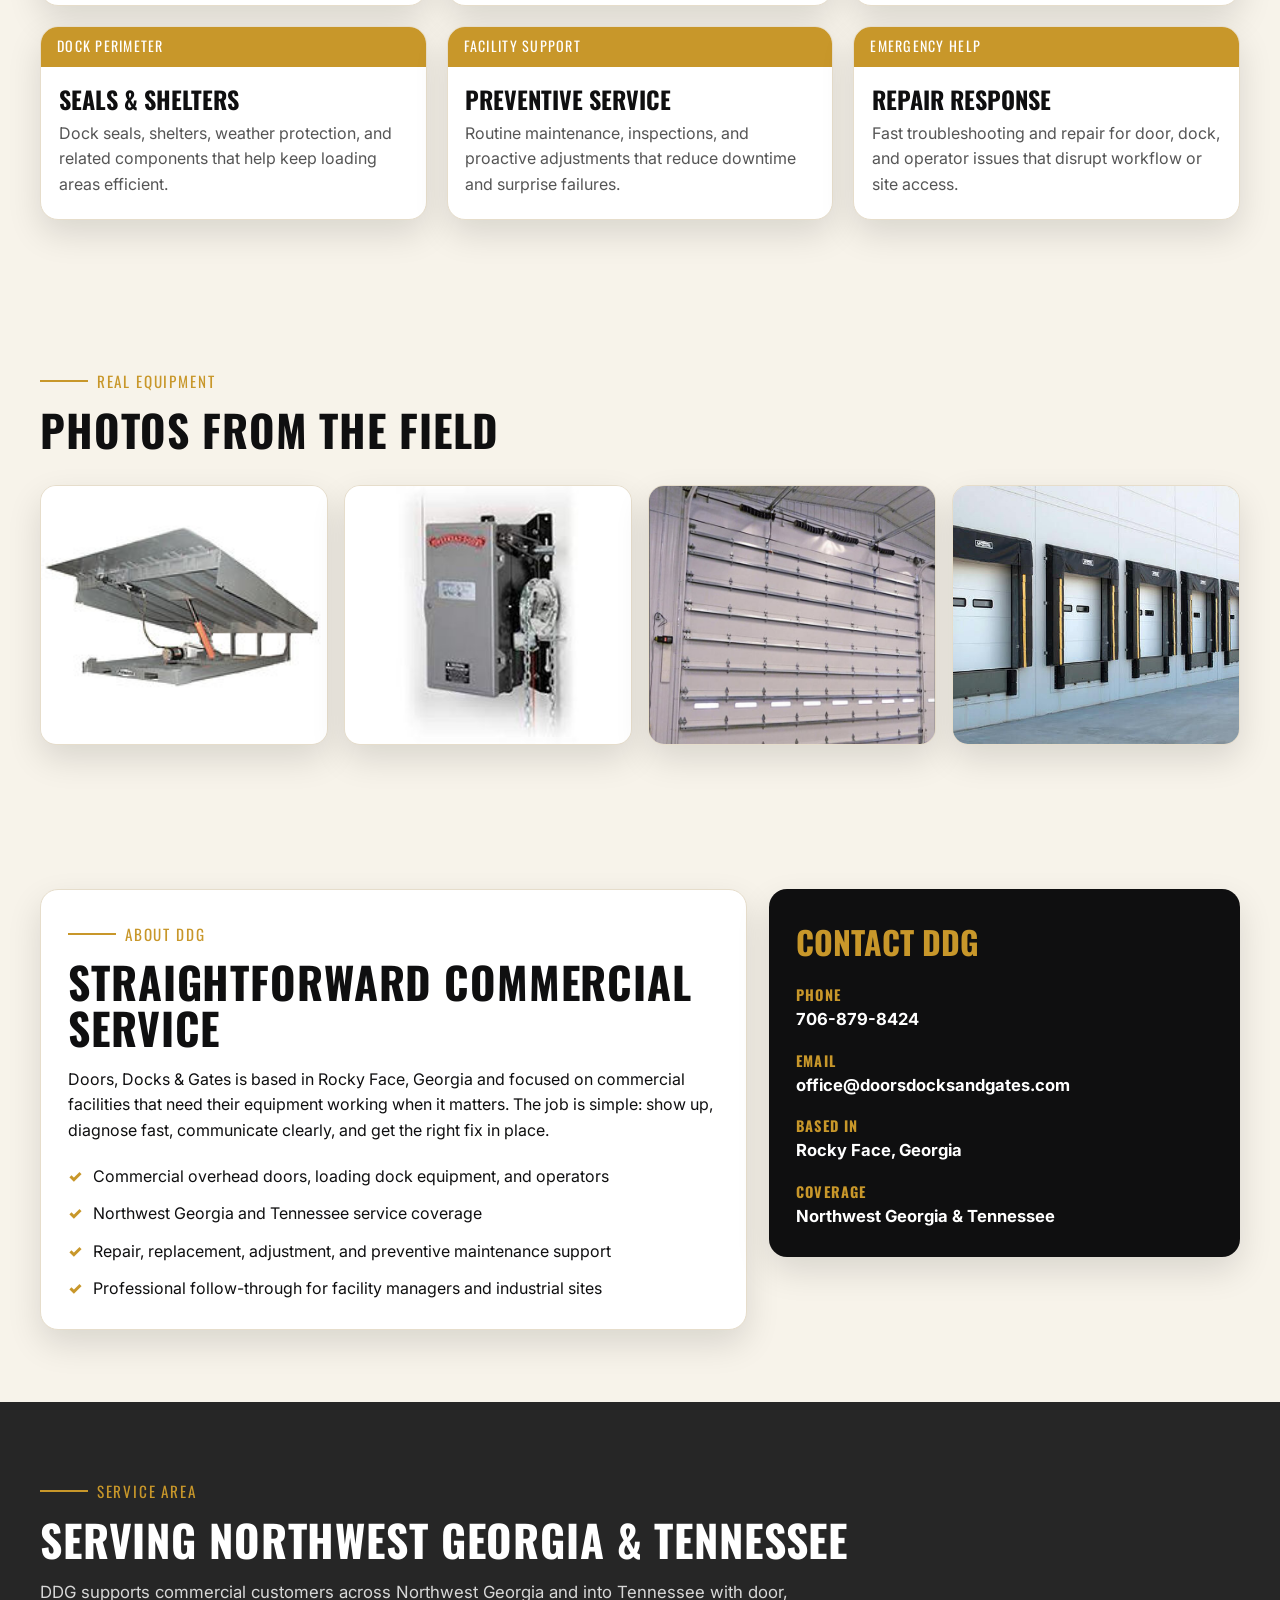
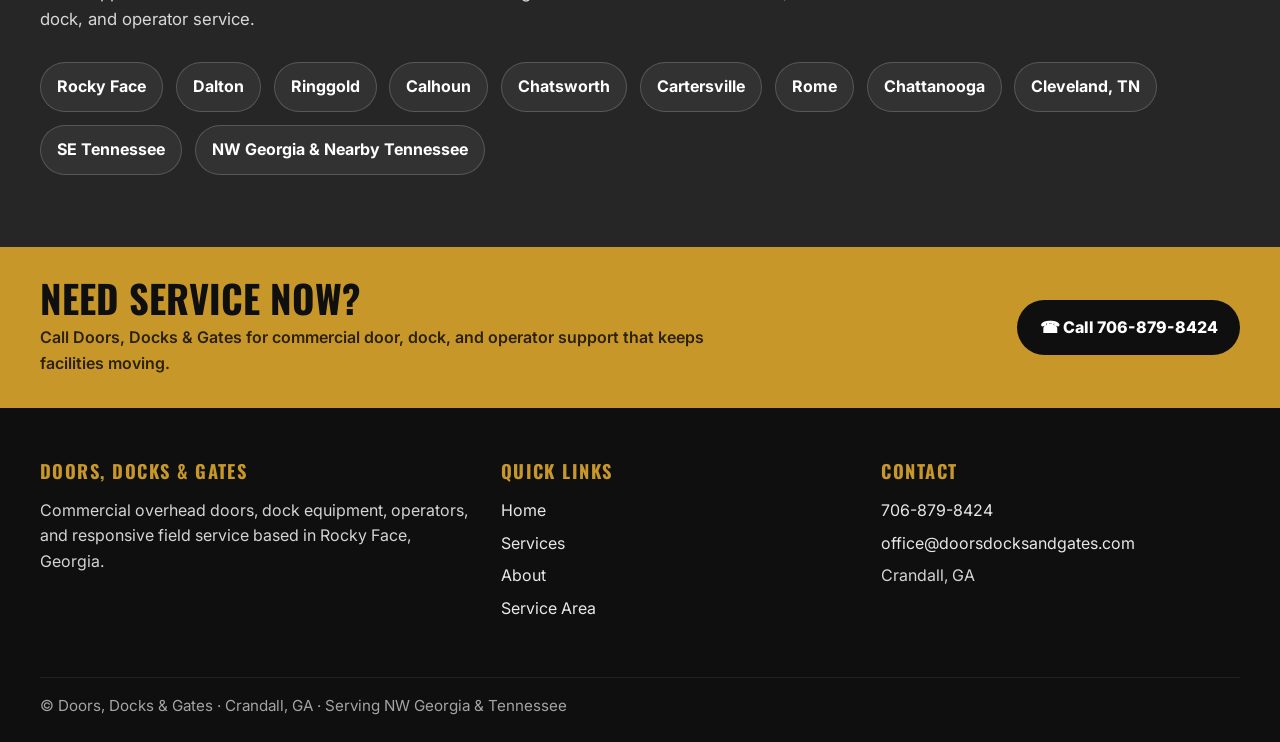
==== commit dff5548b: "Enoch: add 4th header panel - Commercial Doors" ====
--- a/index.html
+++ b/index.html
@@ -153,10 +153,10 @@
       </div>
       <div class="header-side">
         <div class="product-row" aria-label="Featured equipment gallery">
-          <div class="product-card"><img src="[data-uri]" alt="Dock leveler equipment" /></div>
-          <div class="product-card"><img src="[data-uri]" alt="Commercial opener equipment" /></div>
-          <div class="product-card"><img src="[data-uri]" alt="Commercial overhead doors" /></div>
-        </div>
+          <div class="product-card"><img src="images/dock_1.jpg" alt="DOCK EQUIPMENT" /></div>
+          <div class="product-card"><img src="images/operator_1.jpg" alt="DOOR OPERATORS" /></div>
+          <div class="product-card"><img src="images/commercial_1.jpg" alt="COMMERCIAL DOORS" /></div>
+          <div class="product-card"><img src="images/res_1.jpg" alt="RESIDENTIAL DOORS" /></div>
       </div>
     </div>
   </header>
@@ -174,7 +174,7 @@
   </nav>
 
   <main>
-    <section class="hero" id="home" data-img_hero_bg="[data-uri]" data-img_opener="[data-uri]" data-img_doors="[data-uri]" data-wix_img1="[data-uri]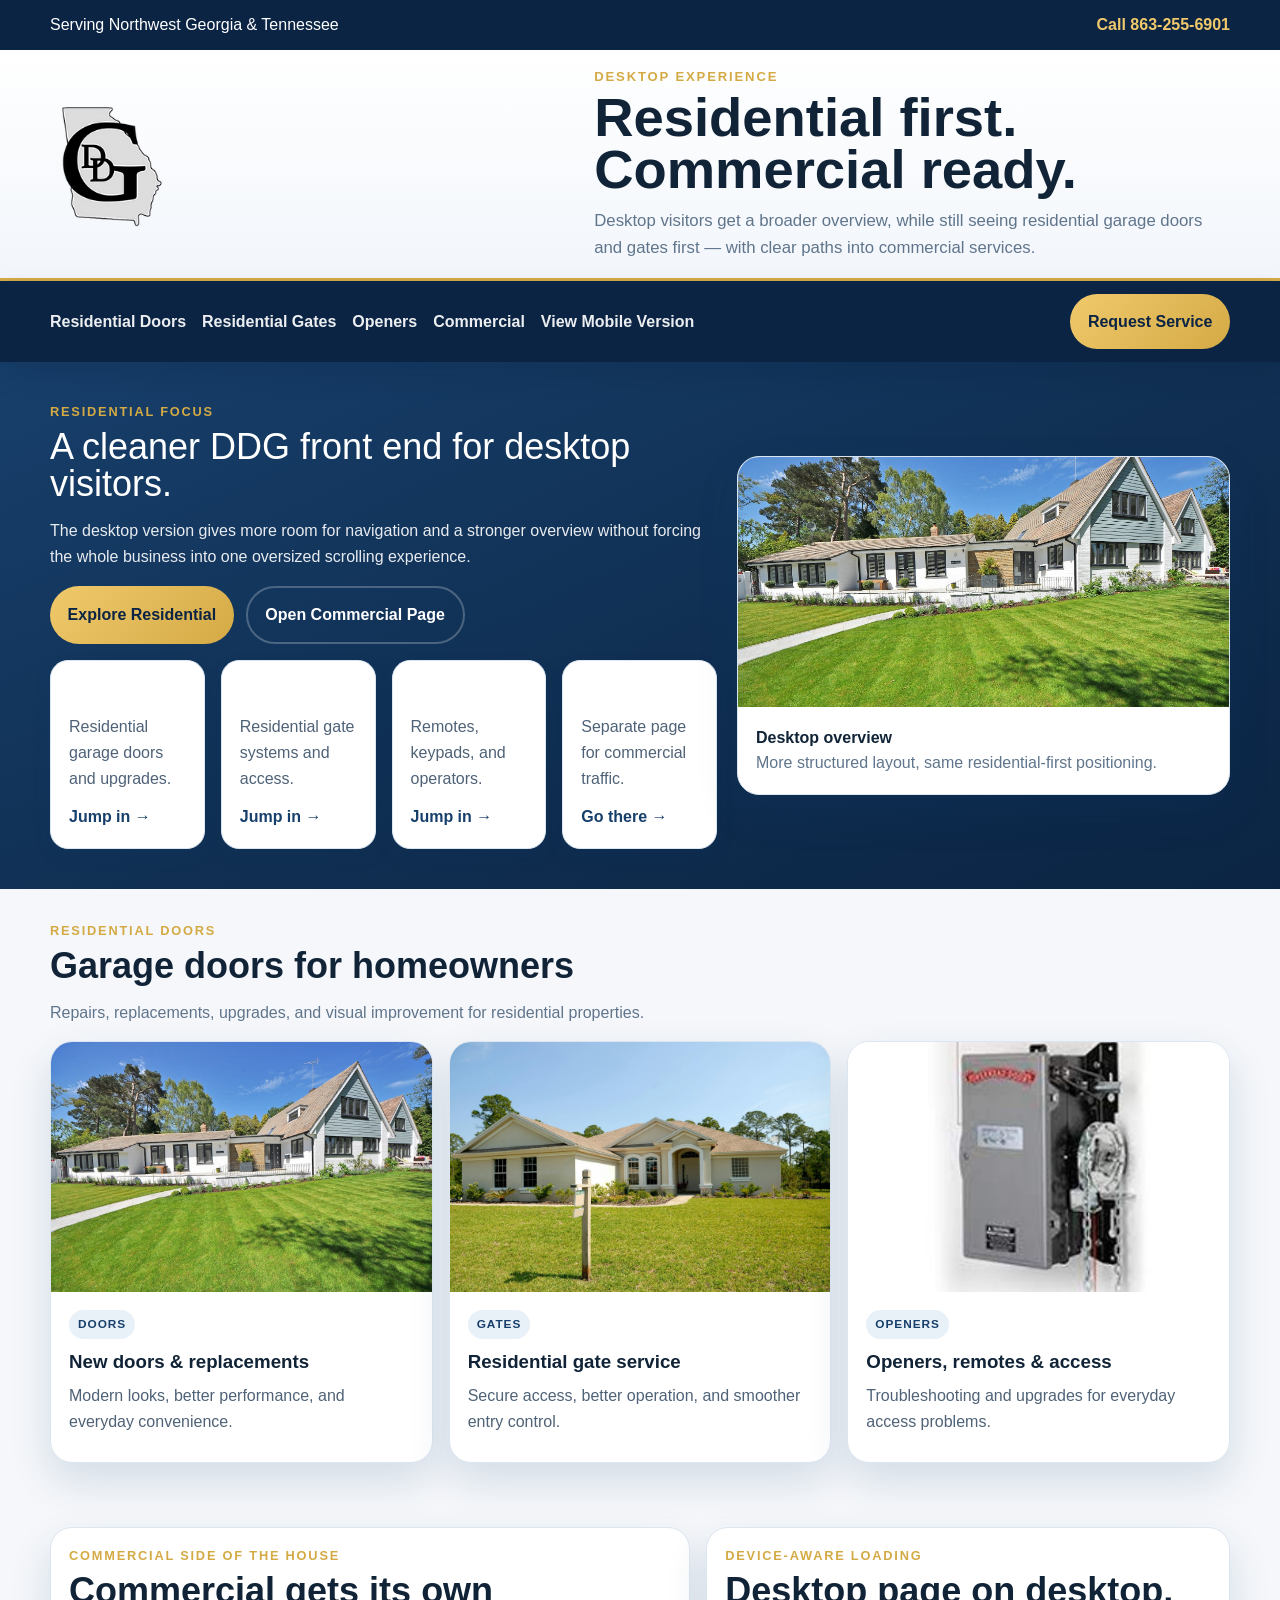
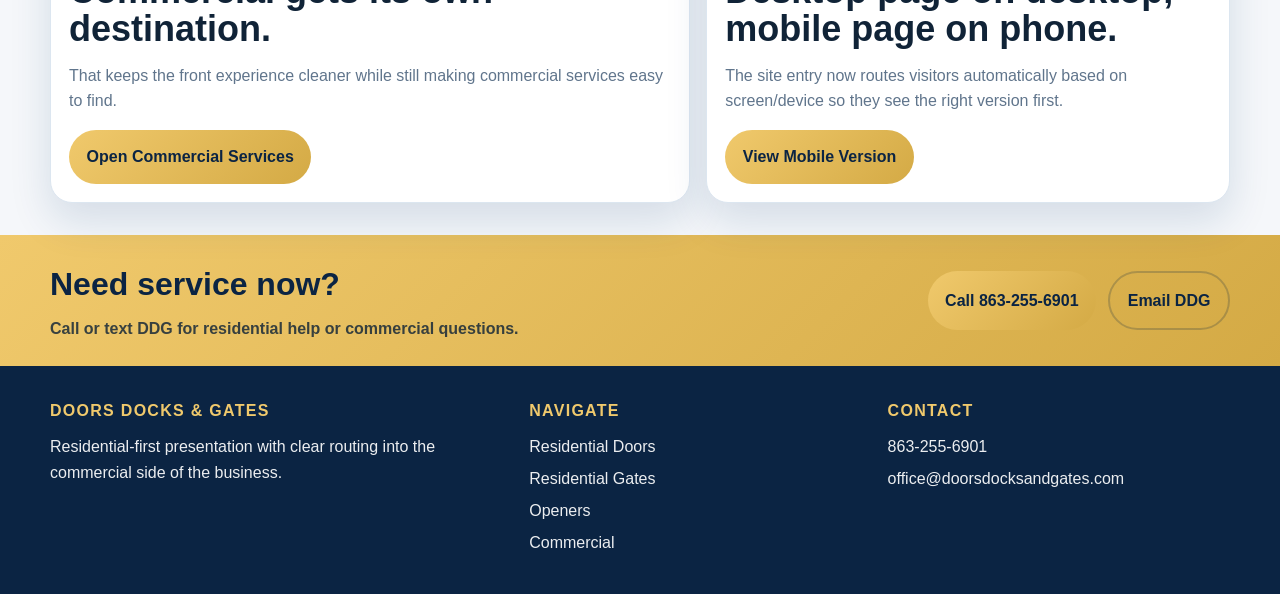
==== commit 64fa5abd: "Add device-based mobile and desktop entry pages" ====
--- a/index.html
+++ b/index.html
@@ -1,491 +1,31 @@
-<!DOCTYPE html>
+<!doctype html>
 <html lang="en">
 <head>
-  <meta charset="UTF-8" />
-  <meta name="viewport" content="width=device-width, initial-scale=1.0" />
-  <title>Doors, Docks &amp; Gates | Commercial Door &amp; Loading Dock Service</title>
-  <meta name="description" content="Commercial overhead doors, dock equipment, operators, and service across Northwest Georgia and Tennessee." />
-  <link rel="preconnect" href="https://fonts.googleapis.com">
-  <link rel="preconnect" href="https://fonts.gstatic.com" crossorigin>
-  <link href="https://fonts.googleapis.com/css2?family=Oswald:wght@400;500;600;700&family=Inter:wght@400;500;600;700;800&display=swap" rel="stylesheet">
+  <meta charset="utf-8" />
+  <meta name="viewport" content="width=device-width, initial-scale=1" />
+  <title>Doors, Docks & Gates</title>
+  <meta name="description" content="DDG entry page that routes visitors to the best experience for their device." />
+  <meta http-equiv="refresh" content="0; url=desktop.html" />
+  <script>
+    (function () {
+      var ua = navigator.userAgent || navigator.vendor || window.opera || '';
+      var isMobile = /android|iphone|ipad|ipod|mobile|blackberry|iemobile|opera mini/i.test(ua) || window.innerWidth <= 768;
+      var target = isMobile ? 'mobile.html' : 'desktop.html';
+      if (!location.pathname.endsWith('/' + target) && !location.pathname.endsWith(target)) {
+        location.replace(target + location.search + location.hash);
+      }
+    })();
+  </script>
   <style>
-    :root {
-      --gold: #c8972a;
-      --black: #0f0f10;
-      --charcoal: #262626;
-      --white: #ffffff;
-      --cream: #f7f3ea;
-      --muted: #d8d8d8;
-      --line: #e6ddcb;
-      --wrap: 1200px;
-      --shadow: 0 14px 34px rgba(0,0,0,.12);
-      --radius: 18px;
-    }
-    * { box-sizing: border-box; }
-    html { scroll-behavior: smooth; }
-    body { margin: 0; font-family: 'Inter', sans-serif; color: var(--black); background: var(--cream); line-height: 1.6; }
-    a { color: inherit; text-decoration: none; }
-    img { display: block; max-width: 100%; }
-    .wrap { width: min(var(--wrap), calc(100% - 2rem)); margin: 0 auto; }
-    .section { padding: 4.5rem 0; }
-    .eyebrow { display: inline-flex; align-items: center; gap: .55rem; color: var(--gold); font-family: 'Oswald', sans-serif; font-size: .95rem; letter-spacing: .12em; text-transform: uppercase; }
-    .eyebrow::before { content: ''; width: 48px; height: 2px; background: currentColor; display: inline-block; }
-    .section-title { margin: .85rem 0 .8rem; font-family: 'Oswald', sans-serif; font-size: clamp(2rem, 3.4vw, 3rem); line-height: 1.05; text-transform: uppercase; letter-spacing: .02em; }
-    .section-lead { max-width: 760px; color: #494949; font-size: 1.05rem; }
-    .topbar { background: var(--gold); color: var(--white); }
-    .topbar .wrap { display: flex; justify-content: space-between; align-items: center; gap: 1rem; padding: .72rem 0; flex-wrap: wrap; }
-    .topbar-left { font-weight: 700; }
-    .topbar-right { display: flex; gap: 1rem; flex-wrap: wrap; justify-content: flex-end; }
-    .topbar a { color: var(--white); font-weight: 700; }
-    .site-header { background: var(--white); border-bottom: 4px solid var(--gold); }
-    .site-header .wrap { display: grid; grid-template-columns: minmax(330px, 1.08fr) minmax(360px, 1fr); gap: 2rem; align-items: center; padding: 1.35rem 0; }
-    .brand-lockup { display: flex; align-items: center; min-height: 200px; }
-    .brand-lockup img { height: clamp(200px, 22vw, 280px); width: auto; object-fit: contain; }
-    .header-side { display: grid; gap: 1rem; justify-items: end; }
-    .header-contact { display: grid; gap: .3rem; text-align: right; }
-    .header-contact .label { font-family: 'Oswald', sans-serif; text-transform: uppercase; letter-spacing: .08em; color: #6a6a6a; font-size: .92rem; }
-    .header-contact a { font-size: 1.05rem; font-weight: 800; }
-    .product-row { display: flex; gap: .9rem; flex-wrap: nowrap; }
-    .product-card { background: #fff; border: 1px solid var(--line); border-radius: 14px; padding: .55rem; box-shadow: 0 10px 22px rgba(0,0,0,.06); }
-    .product-card img { width: 132px; height: 90px; object-fit: cover; border-radius: 10px; }
-    .nav { position: sticky; top: 0; z-index: 1000; background: var(--black); box-shadow: 0 10px 24px rgba(0,0,0,.18); }
-    .nav .wrap { display: flex; align-items: center; justify-content: space-between; gap: 1rem; min-height: 70px; }
-    .nav-links { display: flex; align-items: center; gap: 1.6rem; flex-wrap: wrap; }
-    .nav-links a { font-family: 'Oswald', sans-serif; font-size: 1.02rem; letter-spacing: .09em; text-transform: uppercase; color: #f2f2f2; transition: color .18s ease; }
-    .nav-links a:hover { color: var(--gold); }
-    .cta-btn, .cta-dark { display: inline-flex; align-items: center; justify-content: center; border-radius: 999px; padding: .92rem 1.4rem; font-weight: 800; transition: transform .18s ease, opacity .18s ease; }
-    .cta-btn:hover, .cta-dark:hover { transform: translateY(-1px); opacity: .95; }
-    .cta-btn { background: var(--gold); color: var(--white); }
-    .cta-dark { background: var(--black); color: var(--white); }
-    .hero { position: relative; color: var(--white); overflow: hidden; background: #111; }
-    .hero-bg, .hero-overlay, .hero .wrap, .hero-dots { position: relative; z-index: 1; }
-    .hero-bg { position: absolute; inset: 0; z-index: 0; }
-    .hero-slide { position: absolute; inset: 0; background-position: center; background-repeat: no-repeat; background-size: cover; opacity: 0; transition: opacity 1s ease; will-change: opacity; }
-    .hero-slide.is-active { opacity: 1; }
-    .hero-overlay { position: absolute; inset: 0; z-index: 0; background: linear-gradient(to bottom, rgba(0,0,0,0.45) 0%, rgba(0,0,0,0.45) 72%, rgba(200,151,42,0.15) 100%); pointer-events: none; }
-    .hero .wrap { min-height: 640px; display: flex; align-items: center; }
-    .hero-copy { position: relative; z-index: 2; max-width: 720px; padding: 4.5rem 0 5.75rem; }
-    .hero .eyebrow { color: var(--gold); }
-    .hero h1 { margin: 1rem 0 .9rem; font-family: 'Oswald', sans-serif; font-size: clamp(3rem, 7vw, 5.6rem); line-height: .96; text-transform: uppercase; letter-spacing: .02em; }
-    .hero p { max-width: 620px; margin: 0 0 1.7rem; font-size: 1.08rem; color: rgba(255,255,255,.9); }
-    .hero-dots { position: absolute; left: 50%; bottom: 1.75rem; z-index: 2; transform: translateX(-50%); display: flex; align-items: center; gap: .6rem; }
-    .hero-dot { width: 12px; height: 12px; border-radius: 999px; border: 1px solid rgba(255,255,255,.6); background: rgba(255,255,255,.28); padding: 0; cursor: pointer; transition: transform .2s ease, background-color .2s ease, border-color .2s ease; }
-    .hero-dot.is-active { background: var(--gold); border-color: var(--gold); transform: scale(1.05); }
-    .hero-dot:focus-visible { outline: 2px solid var(--white); outline-offset: 3px; }
-        .hero-dots { position: absolute; left: 50%; bottom: 1.75rem; z-index: 2; transform: translateX(-50%); display: flex; align-items: center; gap: .6rem; }
-    .hero-dot { width: 12px; height: 12px; border-radius: 999px; border: 1px solid rgba(255,255,255,.6); background: rgba(255,255,255,.28); padding: 0; cursor: pointer; transition: transform .2s ease, background-color .2s ease, border-color .2s ease; }
-    .hero-dot.is-active { background: var(--gold); border-color: var(--gold); transform: scale(1.05); }
-    .hero-dot:focus-visible { outline: 2px solid var(--white); outline-offset: 3px; }
-        .trust-strip { background: var(--black); color: var(--white); }
-    .trust-strip .wrap { display: grid; grid-template-columns: repeat(5, 1fr); gap: 1rem; padding: 1.15rem 0; }
-    .trust-item { display: flex; align-items: center; justify-content: center; gap: .7rem; font-family: 'Oswald', sans-serif; text-transform: uppercase; letter-spacing: .07em; text-align: center; }
-    .dot { width: 10px; height: 10px; border-radius: 999px; background: var(--gold); flex: 0 0 auto; }
-    .services-grid { display: grid; grid-template-columns: repeat(3, minmax(0, 1fr)); gap: 1.25rem; margin-top: 2rem; }
-    .service-card { background: var(--white); border: 1px solid var(--line); border-radius: var(--radius); overflow: hidden; box-shadow: var(--shadow); }
-    .service-card .accent { background: var(--gold); color: var(--white); font-family: 'Oswald', sans-serif; text-transform: uppercase; letter-spacing: .09em; padding: .55rem 1rem; font-size: .88rem; }
-    .service-card .body { padding: 1.25rem 1.1rem 1.35rem; }
-    .service-card h3 { margin: 0 0 .55rem; font-family: 'Oswald', sans-serif; font-size: 1.5rem; text-transform: uppercase; line-height: 1.05; }
-    .service-card p { margin: 0; color: #555; }
-    .photo-strip { display: grid; grid-template-columns: repeat(4, 1fr); gap: 1rem; margin-top: 2rem; }
-    .photo-strip img { width: 100%; height: 260px; object-fit: cover; border-radius: 16px; border: 1px solid var(--line); box-shadow: var(--shadow); background: #fff; }
-    .about-grid { display: grid; grid-template-columns: minmax(0, 1.2fr) minmax(320px, .8fr); gap: 1.4rem; align-items: start; }
-    .about-panel { background: var(--white); border: 1px solid var(--line); border-radius: var(--radius); padding: 1.7rem; box-shadow: var(--shadow); }
-    .checklist { list-style: none; padding: 0; margin: 1.25rem 0 0; display: grid; gap: .75rem; }
-    .checklist li { display: flex; gap: .7rem; align-items: flex-start; }
-    .check { color: var(--gold); font-weight: 900; }
-    .contact-card { background: var(--black); color: var(--white); border-radius: var(--radius); padding: 1.7rem; box-shadow: var(--shadow); }
-    .contact-card h3 { margin: 0 0 1rem; color: var(--gold); font-family: 'Oswald', sans-serif; font-size: 2rem; text-transform: uppercase; }
-    .contact-list { display: grid; gap: 1rem; }
-    .contact-block .label { color: var(--gold); font-family: 'Oswald', sans-serif; letter-spacing: .08em; text-transform: uppercase; font-size: .9rem; }
-    .contact-block div, .contact-block a { font-size: 1.04rem; font-weight: 700; color: var(--white); }
-    .area-section { background: var(--charcoal); color: var(--white); }
-    .area-section .section-lead { color: rgba(255,255,255,.82); }
-    .area-chips { display: flex; flex-wrap: wrap; gap: .8rem; margin-top: 1.8rem; }
-    .chip { border: 1px solid rgba(255,255,255,.18); background: rgba(255,255,255,.06); color: var(--white); border-radius: 999px; padding: .7rem 1rem; font-weight: 700; }
-    .cta-banner { background: var(--gold); }
-    .cta-banner .wrap { display: flex; align-items: center; justify-content: space-between; gap: 1rem; padding: 2rem 0; }
-    .cta-banner h2 { margin: 0; font-family: 'Oswald', sans-serif; text-transform: uppercase; font-size: clamp(2rem, 3vw, 2.8rem); line-height: 1; }
-    .cta-banner p { margin: .5rem 0 0; max-width: 700px; color: rgba(0,0,0,.78); font-weight: 600; }
-    footer { background: var(--black); color: var(--white); }
-    .footer-grid { display: grid; grid-template-columns: 1.1fr .9fr .9fr; gap: 1.4rem; padding: 3rem 0; }
-    .footer-title { margin: 0 0 .75rem; font-family: 'Oswald', sans-serif; color: var(--gold); text-transform: uppercase; letter-spacing: .08em; font-size: 1.15rem; }
-    .footer-copy, .footer-links, .footer-contact { color: rgba(255,255,255,.82); }
-    .footer-links a, .footer-contact a { display: block; margin-bottom: .45rem; color: rgba(255,255,255,.9); }
-    .footer-bottom { border-top: 1px solid rgba(255,255,255,.08); padding: 1rem 0 1.5rem; color: rgba(255,255,255,.62); font-size: .95rem; }
-    @media (max-width: 1080px) {
-      .site-header .wrap, .about-grid, .footer-grid { grid-template-columns: 1fr; }
-      .header-side { justify-items: start; }
-      .header-contact { text-align: left; }
-      .trust-strip .wrap, .services-grid, .photo-strip { grid-template-columns: repeat(2, minmax(0, 1fr)); }
-      .cta-banner .wrap { flex-direction: column; align-items: flex-start; }
-    }
-    @media (max-width: 760px) {
-      .topbar .wrap, .nav .wrap { flex-direction: column; align-items: flex-start; }
-      .product-row { flex-wrap: wrap; }
-      .product-card img { width: 100%; max-width: 180px; }
-      .hero .wrap { min-height: 540px; }
-      .hero-copy { padding-bottom: 5.25rem; }
-      .hero-dots { bottom: 1.25rem; }
-      .hero-copy { padding-bottom: 5.25rem; }
-      .hero-dots { bottom: 1.25rem; }
-      .trust-strip .wrap, .services-grid, .photo-strip { grid-template-columns: 1fr; }
-      .nav-links { gap: 1rem; }
-      .brand-lockup { min-height: 160px; }
-      .brand-lockup img { height: min(42vw, 190px); }
-    }
+    body{margin:0;font-family:Arial,sans-serif;background:#0b2443;color:#fff;display:grid;place-items:center;min-height:100vh;padding:24px;text-align:center}
+    a{color:#f0c96c}
   </style>
 </head>
 <body>
-  <div class="topbar">
-    <div class="wrap">
-      <div class="topbar-left">📍 Crandall, GA · Serving NW Georgia &amp; Tennessee</div>
-      <div class="topbar-right">
-        <a href="tel:706-879-8424">☎ 706-879-8424</a>
-        <a href="mailto:office@doorsdocksandgates.com">office@doorsdocksandgates.com</a>
-      </div>
-    </div>
+  <div>
+    <h1>Loading Doors, Docks & Gates…</h1>
+    <p>If you are not redirected automatically, choose your view below.</p>
+    <p><a href="mobile.html">Open mobile site</a> · <a href="desktop.html">Open desktop site</a></p>
   </div>
-
-  <header class="site-header">
-    <div class="wrap">
-      <div class="brand-lockup">
-        <img src="[data-uri]" alt="Doors, Docks &amp; Gates full logo" />
-      </div>
-      <div class="header-side">
-        <div class="product-row" aria-label="Featured equipment gallery">
-          <div class="product-card"><img src="images/dock_1.jpg" alt="DOCK EQUIPMENT" /></div>
-          <div class="product-card"><img src="images/operator_1.jpg" alt="DOOR OPERATORS" /></div>
-          <div class="product-card"><img src="images/commercial_1.jpg" alt="COMMERCIAL DOORS" /></div>
-          <div class="product-card"><img src="images/res_1.jpg" alt="RESIDENTIAL DOORS" /></div>
-      </div>
-    </div>
-  </header>
-
-  <nav class="nav" aria-label="Primary">
-    <div class="wrap">
-      <div class="nav-links">
-        <a href="#home">Home</a>
-        <a href="#services">Services</a>
-        <a href="#about">About</a>
-        <a href="#area">Service Area</a>
-      </div>
-      <a class="cta-btn" href="tel:706-879-8424">☎ Call Now</a>
-    </div>
-  </nav>
-
-  <main>
-    <section class="hero" id="home" data-wix_img2="[data-uri]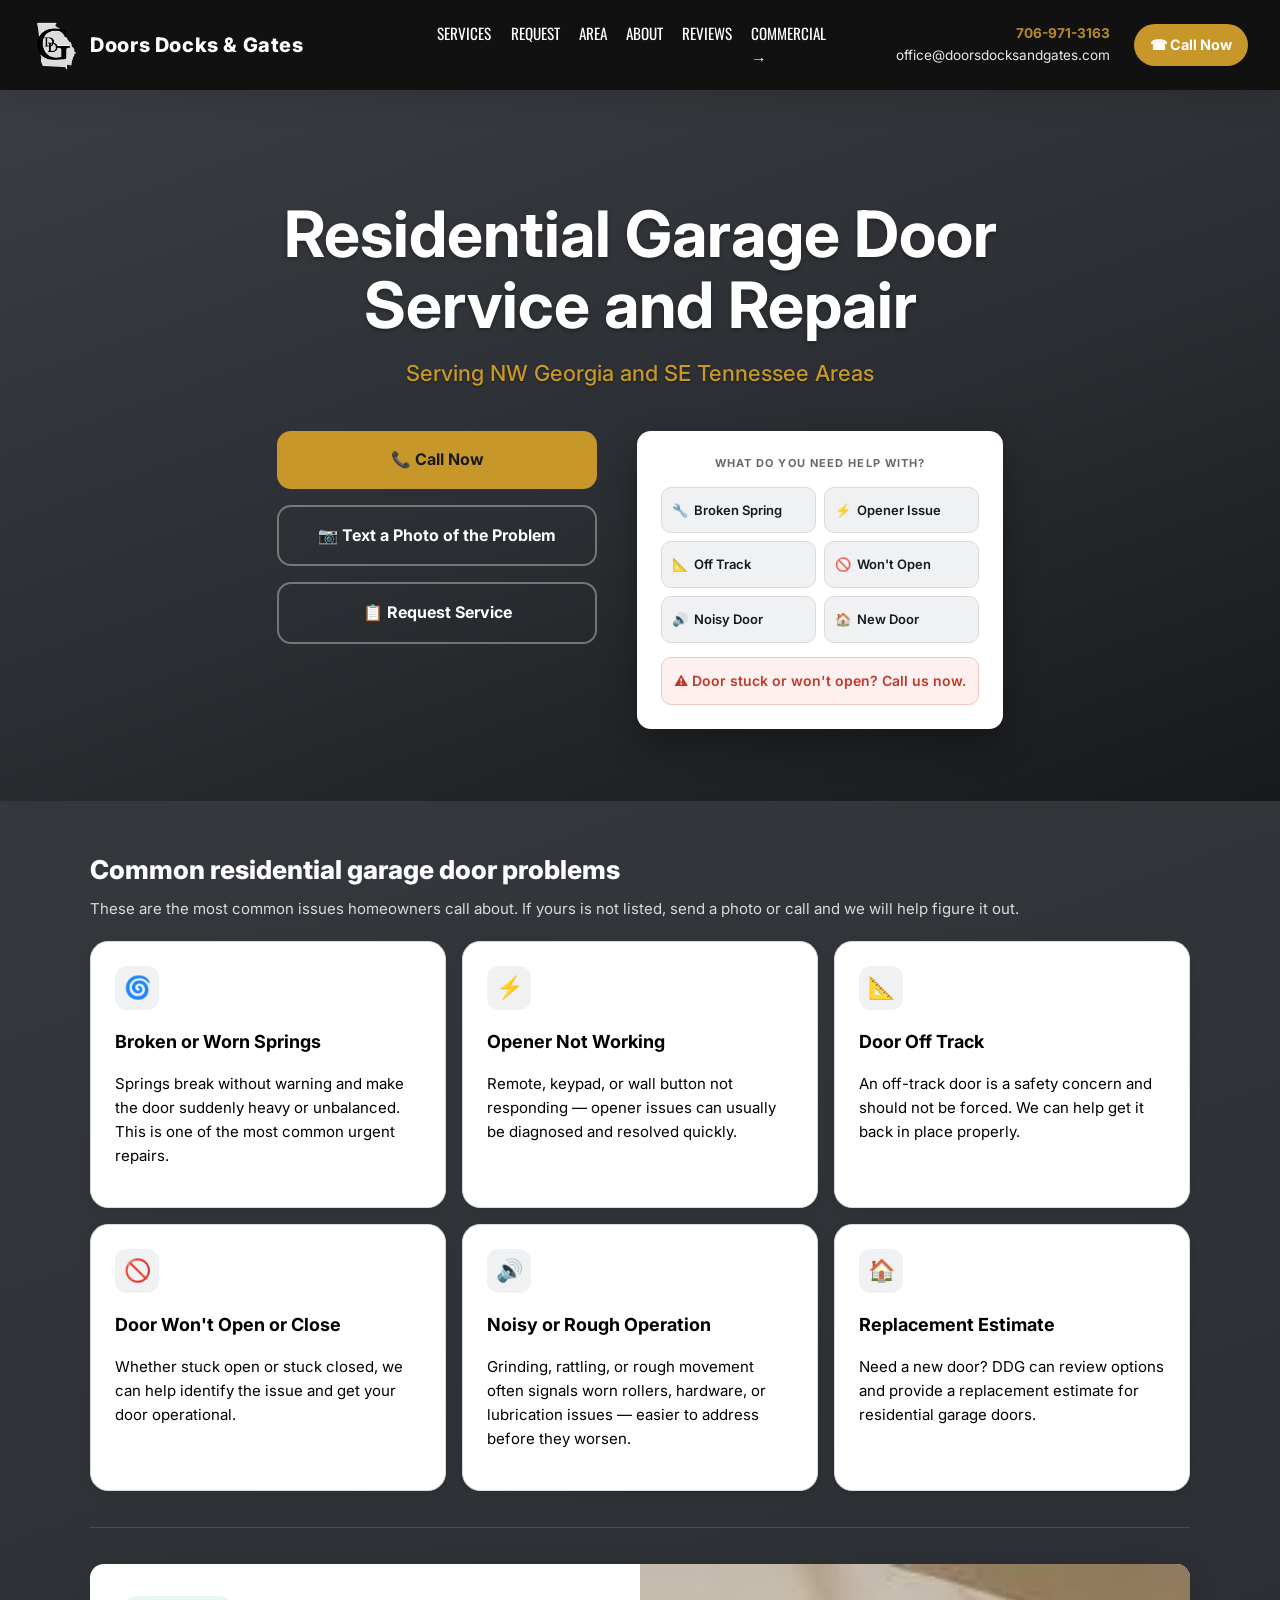
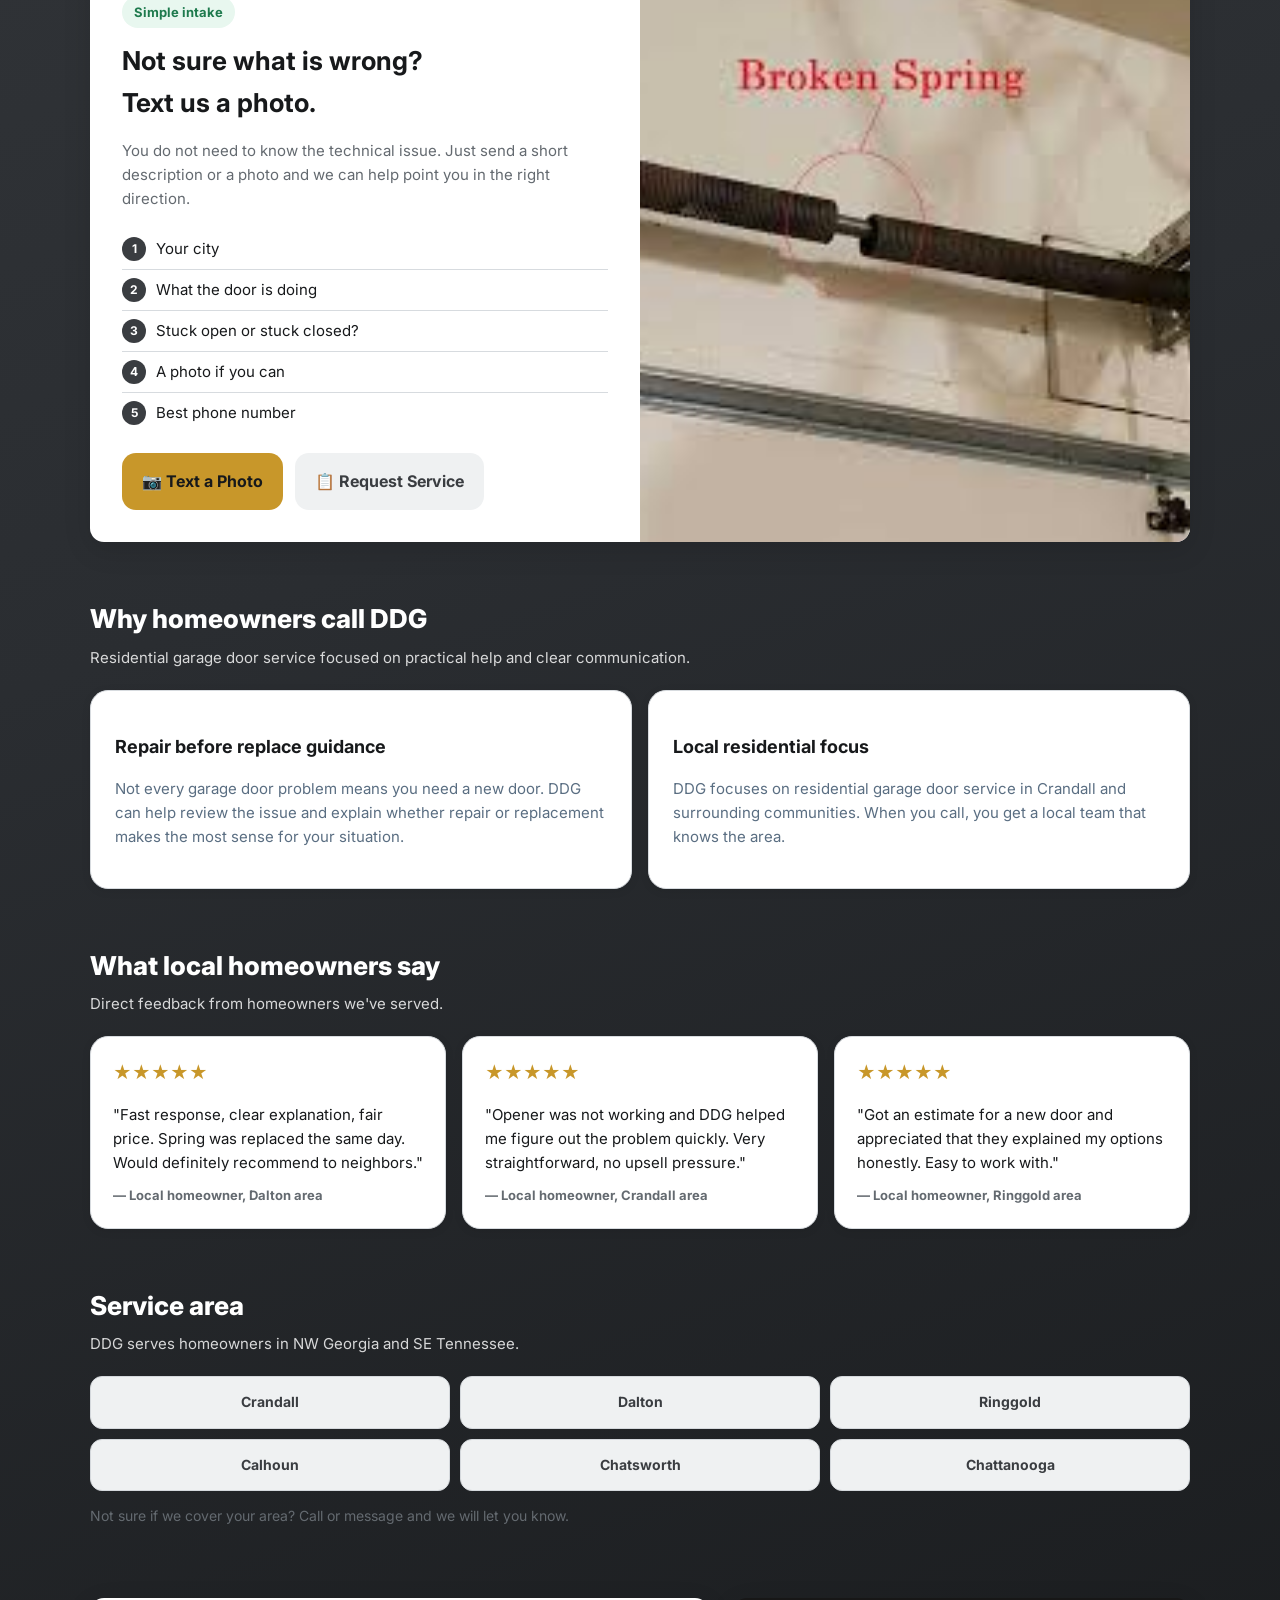
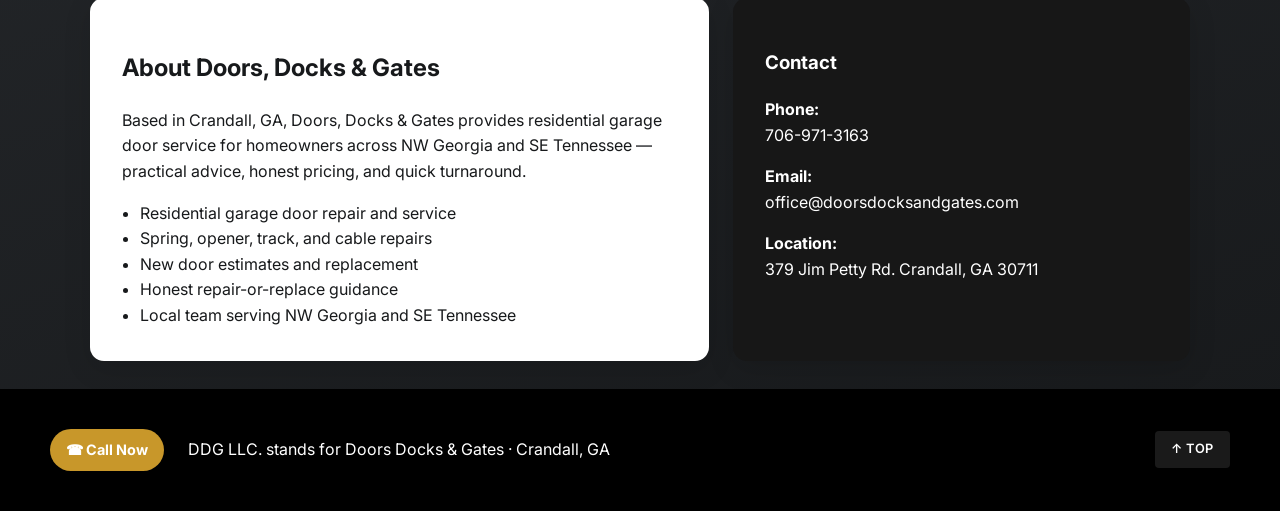
==== commit cfcb02f6: "Consolidate CSS into main.css and add About/Reviews sections - Replace per-page CSS files (desktop, " ====
--- a/index.html
+++ b/index.html
@@ -4,28 +4,15 @@
   <meta charset="utf-8" />
   <meta name="viewport" content="width=device-width, initial-scale=1" />
   <title>Doors, Docks & Gates</title>
-  <meta name="description" content="DDG entry page that routes visitors to the best experience for their device." />
-  <meta http-equiv="refresh" content="0; url=desktop.html" />
   <script>
     (function () {
       var ua = navigator.userAgent || navigator.vendor || window.opera || '';
       var isMobile = /android|iphone|ipad|ipod|mobile|blackberry|iemobile|opera mini/i.test(ua) || window.innerWidth <= 768;
       var target = isMobile ? 'mobile.html' : 'desktop.html';
-      if (!location.pathname.endsWith('/' + target) && !location.pathname.endsWith(target)) {
-        location.replace(target + location.search + location.hash);
-      }
+      location.replace(target + location.search + location.hash);
     })();
   </script>
-  <style>
-    body{margin:0;font-family:Arial,sans-serif;background:#0b2443;color:#fff;display:grid;place-items:center;min-height:100vh;padding:24px;text-align:center}
-    a{color:#f0c96c}
-  </style>
 </head>
 <body>
-  <div>
-    <h1>Loading Doors, Docks & Gates…</h1>
-    <p>If you are not redirected automatically, choose your view below.</p>
-    <p><a href="mobile.html">Open mobile site</a> · <a href="desktop.html">Open desktop site</a></p>
-  </div>
 </body>
 </html>
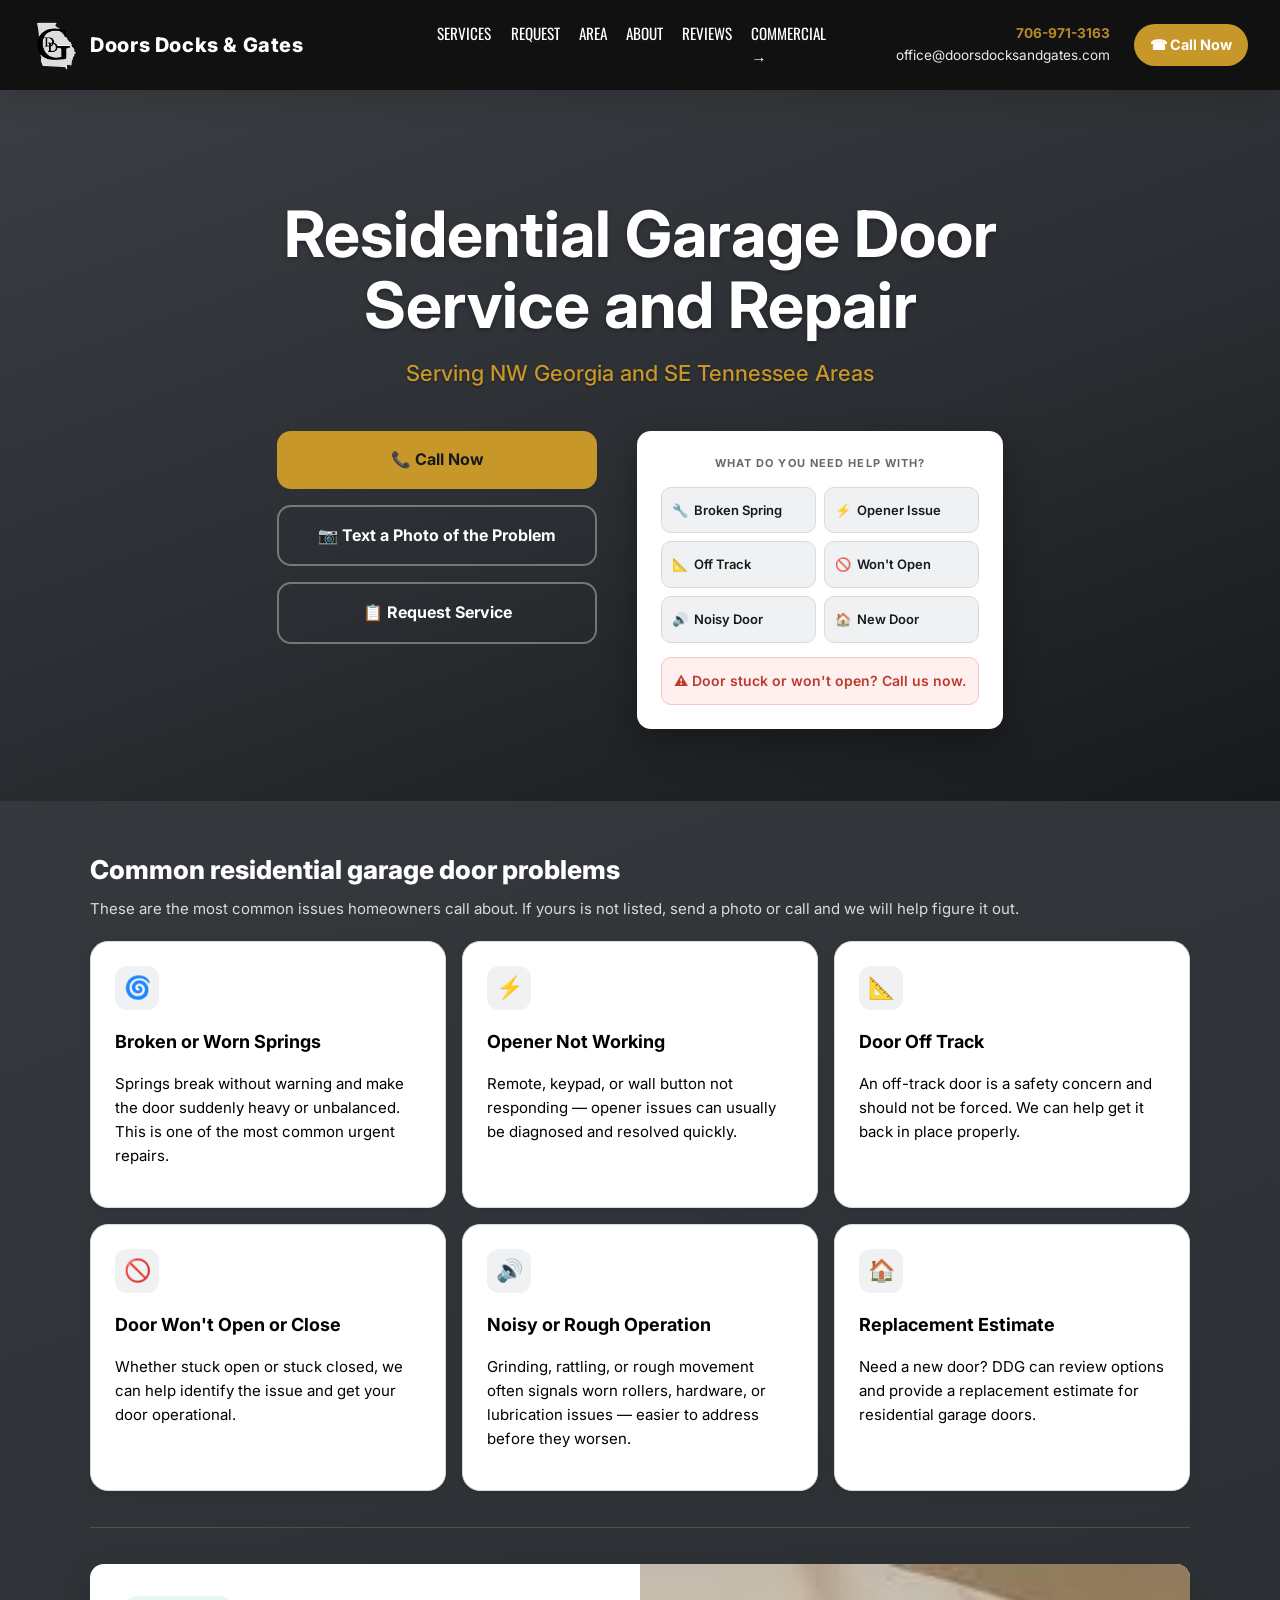
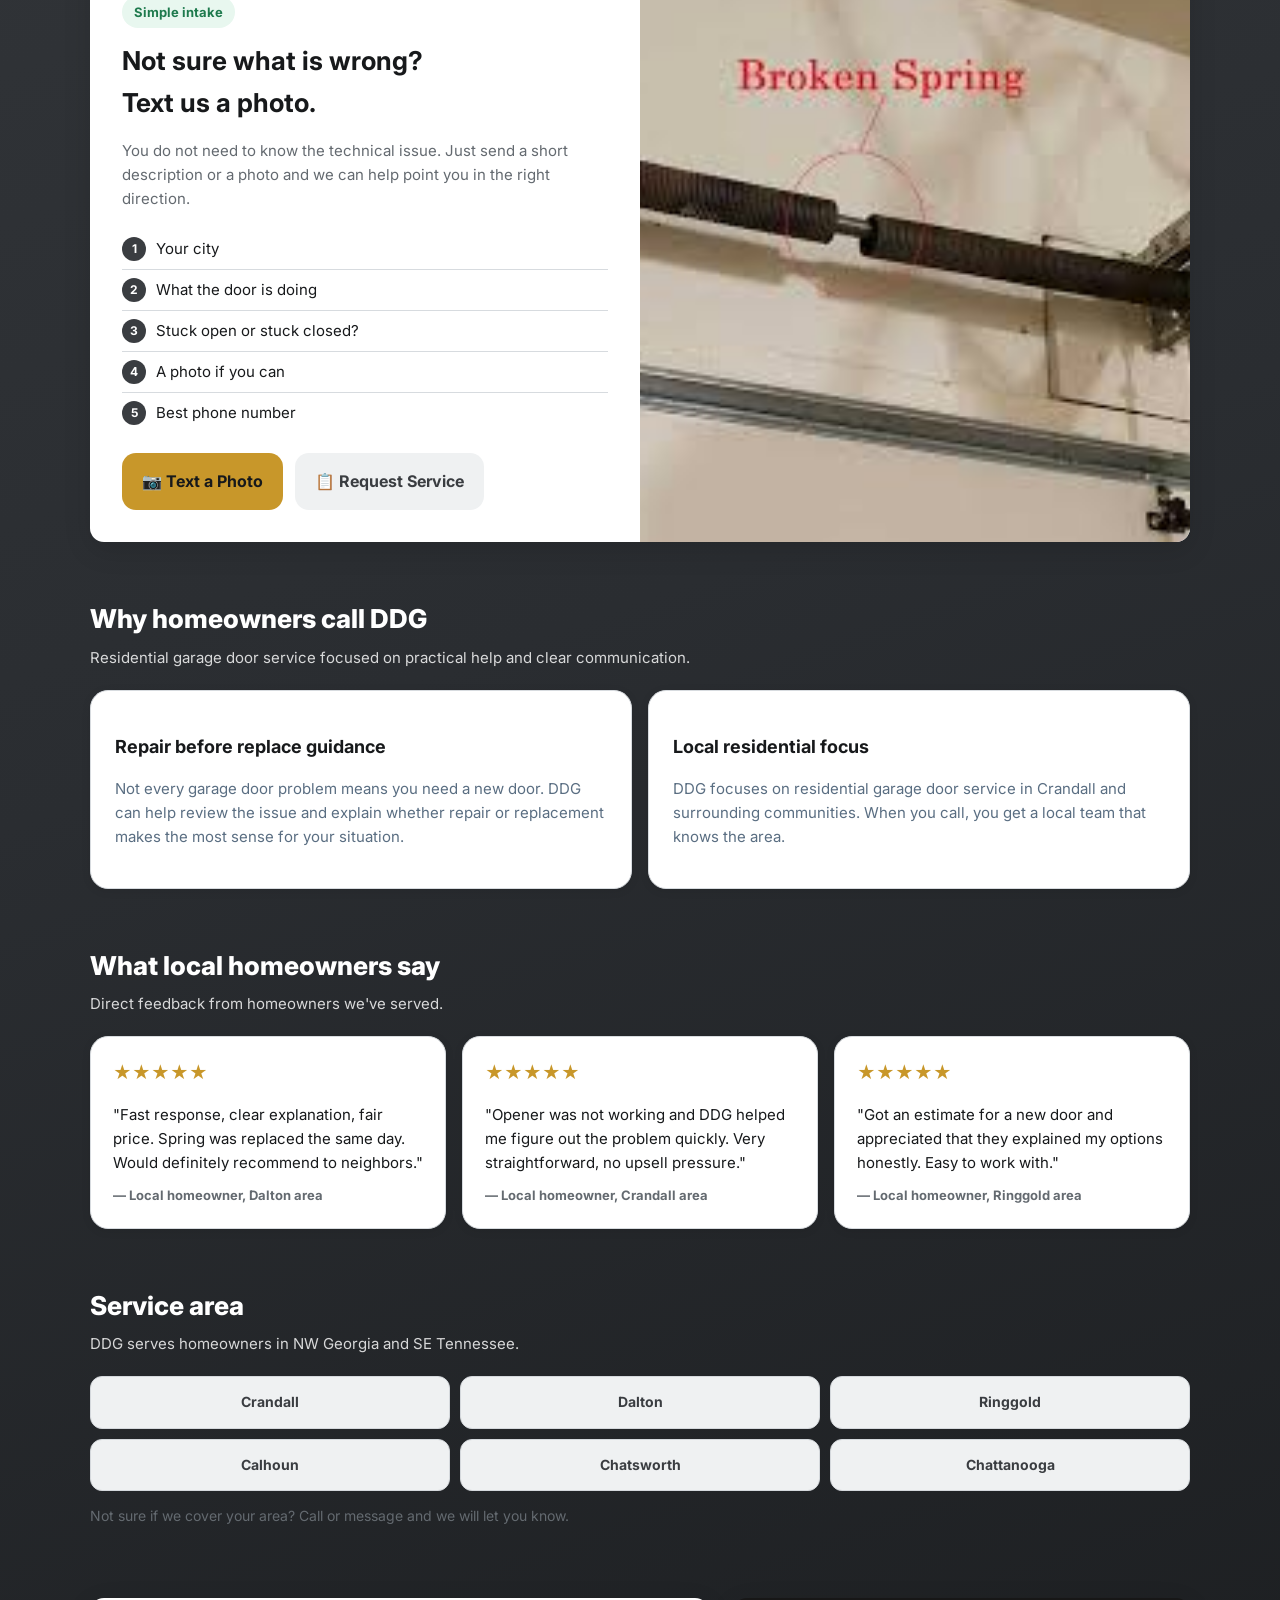
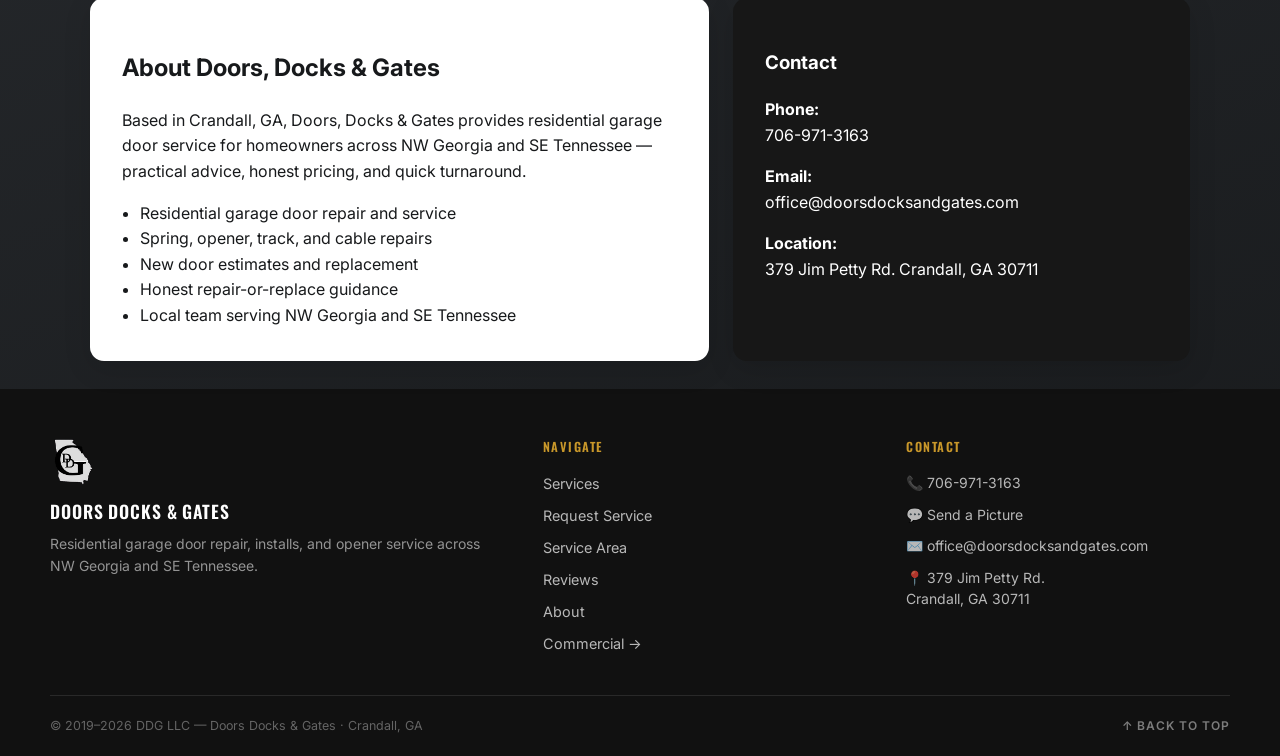
==== commit e1a77fb5: "Polish UI, fix buttons, new footer, favicon, purge unused assets Drawer: - Contact buttons moved to " ====
--- a/index.html
+++ b/index.html
@@ -4,13 +4,10 @@
   <meta charset="utf-8" />
   <meta name="viewport" content="width=device-width, initial-scale=1" />
   <title>Doors, Docks & Gates</title>
+  <link rel="icon" type="image/png" href="images/ddg-logo.png">
+  <link rel="apple-touch-icon" href="images/ddg-logo.png">
   <script>
-    (function () {
-      var ua = navigator.userAgent || navigator.vendor || window.opera || '';
-      var isMobile = /android|iphone|ipad|ipod|mobile|blackberry|iemobile|opera mini/i.test(ua) || window.innerWidth <= 768;
-      var target = isMobile ? 'mobile.html' : 'desktop.html';
-      location.replace(target + location.search + location.hash);
-    })();
+    location.replace('desktop.html' + location.search + location.hash);
   </script>
 </head>
 <body>
